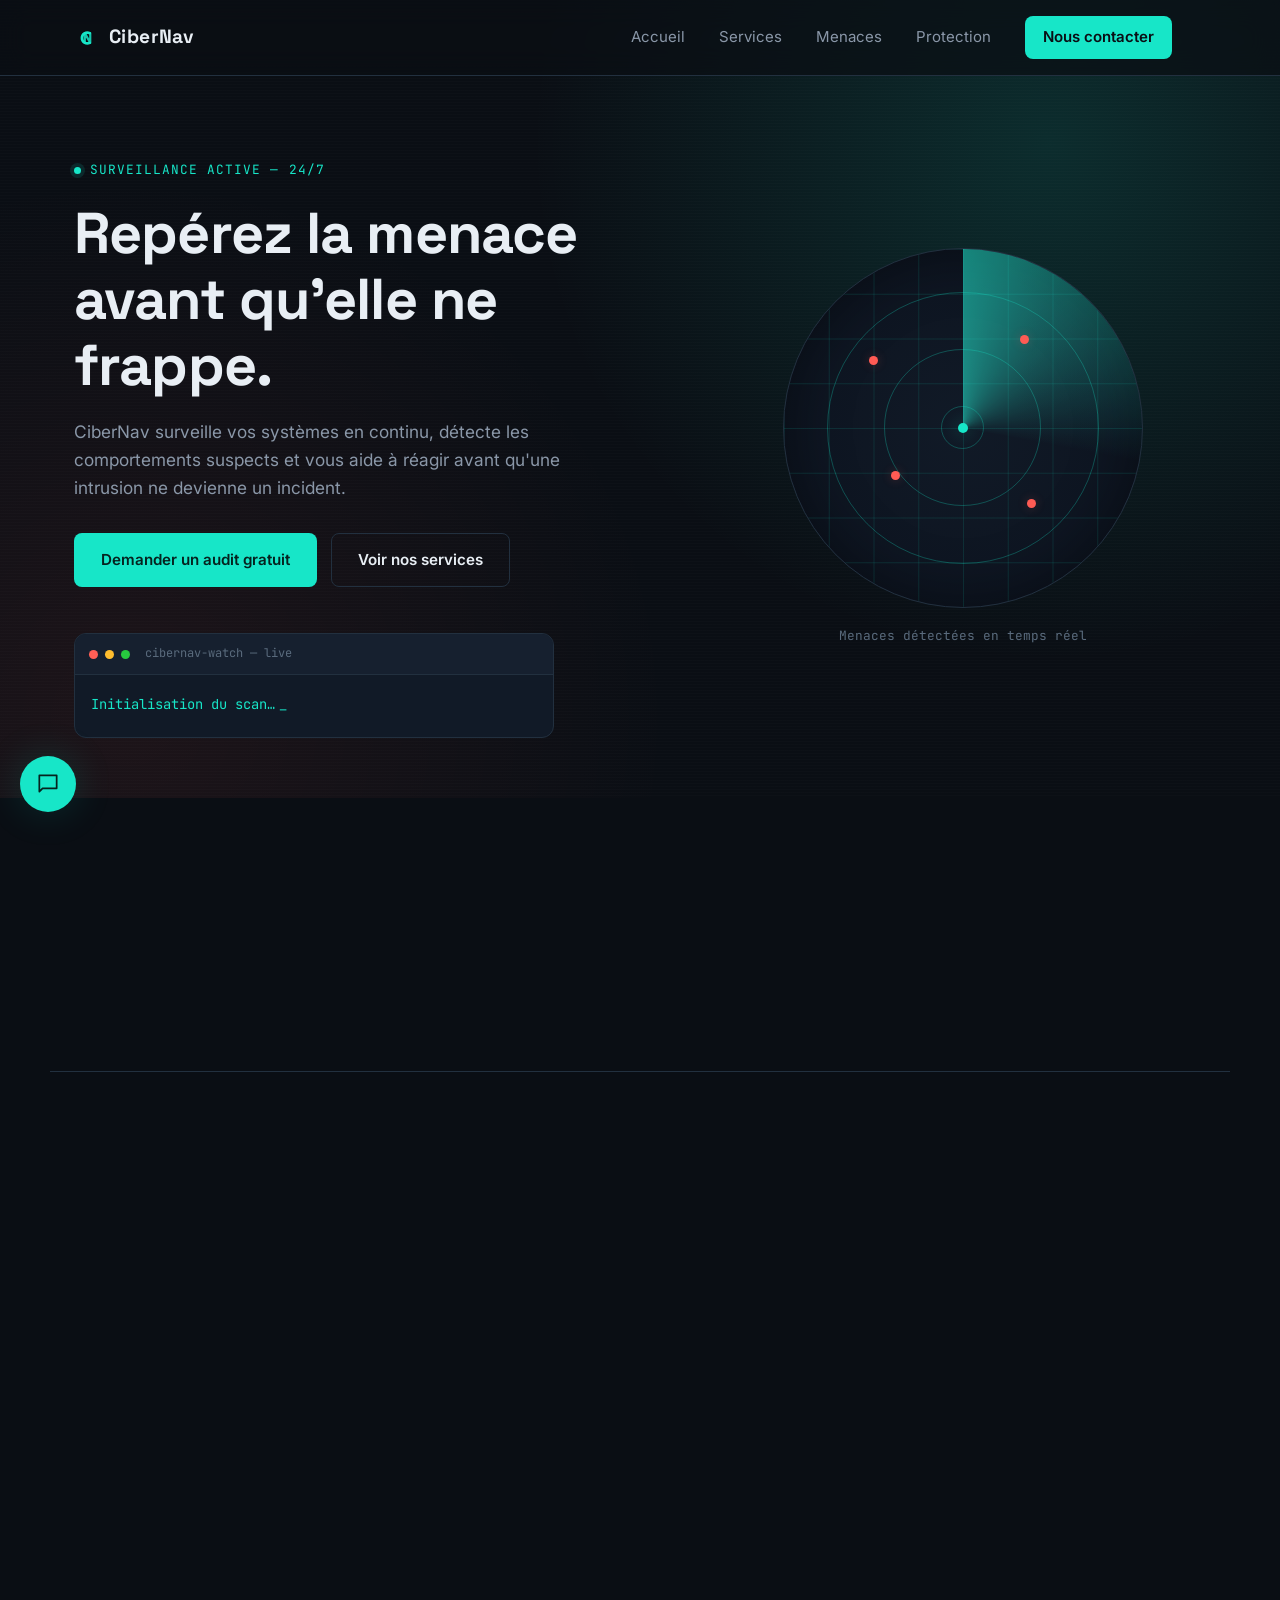
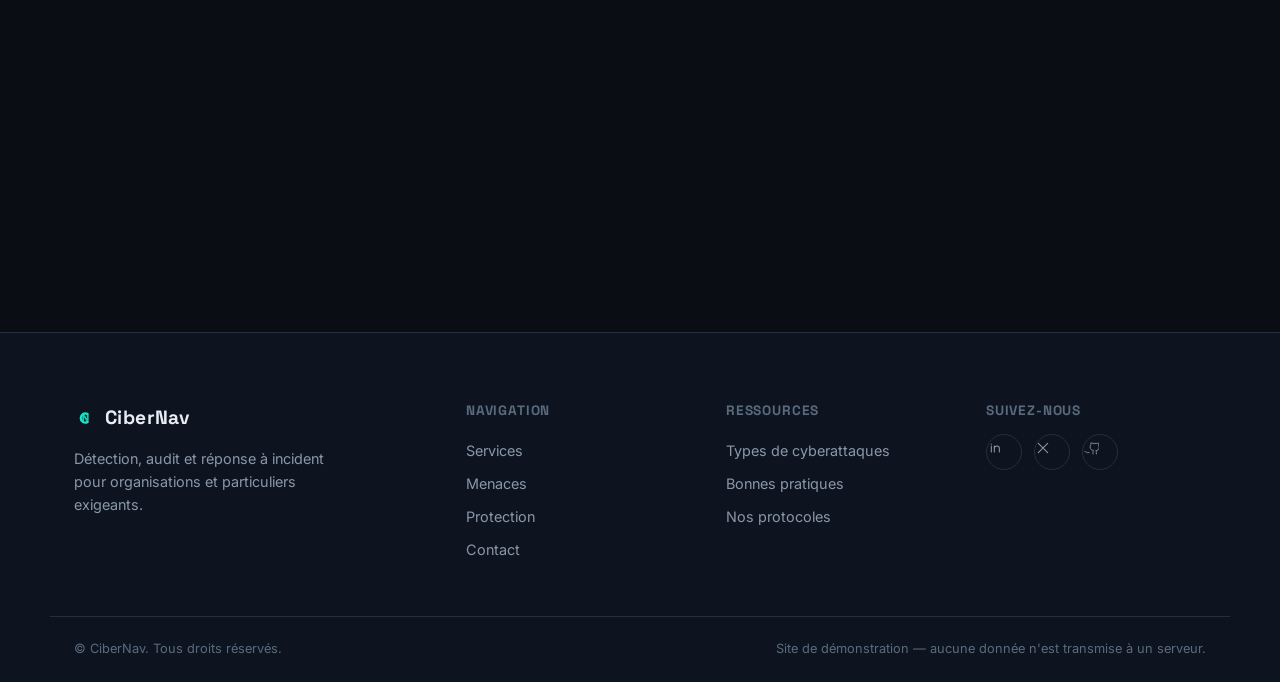
==== index.html @ 1f71ff84 "Add files via upload" ====
<!DOCTYPE html>
<html lang="fr">
<head>
  <meta charset="UTF-8">
  <meta name="viewport" content="width=device-width, initial-scale=1.0">
  <title>CiberNav — Cybersécurité &amp; détection de menaces</title>
  <meta name="description" content="CiberNav protège vos systèmes, vos comptes et vos données grâce à un monitoring continu, des audits de sécurité et une réponse rapide aux incidents.">

  <!-- Polices (Google Fonts - gratuit, compatible hébergement statique) -->
  <link rel="preconnect" href="https://fonts.googleapis.com">
  <link rel="preconnect" href="https://fonts.gstatic.com" crossorigin>
  <link href="https://fonts.googleapis.com/css2?family=Space+Grotesk:wght@400;500;600;700&family=Inter:wght@400;500;600;700&family=JetBrains+Mono:wght@400;500;600&display=swap" rel="stylesheet">

  <link rel="stylesheet" href="style.css?v=3">

  <!-- Favicon simple en SVG inline (aucun fichier externe requis) -->
  <link rel="icon" href="data:image/svg+xml,%3Csvg xmlns='http://www.w3.org/2000/svg' viewBox='0 0 24 24'%3E%3Crect width='24' height='24' rx='5' fill='%230a0e14'/%3E%3Cpath d='M14.5 7.5A5 5 0 1 0 14.5 16.5' stroke='%2317e6c8' stroke-width='2.5' stroke-linecap='round' fill='none'/%3E%3Cpath d='M10 16.5V7.5L15 16.5V7.5' stroke='%23e8eef4' stroke-width='2' stroke-linecap='round' stroke-linejoin='round' fill='none'/%3E%3C/svg%3E">
</head>
<body>


  <!-- ==================== NAVIGATION ==================== -->
  <header class="navbar" id="navbar">
    <div class="navbar__inner">
      <a href="#accueil" class="navbar__brand">
        <span class="navbar__brand-icon" aria-hidden="true">
          <svg width="26" height="26" viewBox="0 0 24 24" fill="none"><path d="M14.5 7.5A5 5 0 1 0 14.5 16.5" stroke="currentColor" stroke-width="2.5" stroke-linecap="round"/><path d="M10 16.5V7.5L15 16.5V7.5" stroke="currentColor" stroke-width="2" stroke-linecap="round" stroke-linejoin="round" opacity="0.85"/></svg>
        </span>
        CiberNav
      </a>

      <nav class="navbar__nav" id="primaryNav">
        <a href="#accueil" class="nav-link">Accueil</a>
        <a href="#services" class="nav-link">Services</a>
        <a href="#menaces" class="nav-link">Menaces</a>
        <a href="#protection" class="nav-link">Protection</a>
        <a href="#contact" class="nav-link nav-link--cta">Nous contacter</a>
        <div id="googleSignInContainer" class="google-signin"></div>
        <div id="userProfile" class="user-profile" style="display:none;"></div>
      </nav>

      <button class="navbar__toggle" id="navToggle" aria-label="Ouvrir le menu" aria-expanded="false" aria-controls="primaryNav">
        <span></span><span></span><span></span>
      </button>
    </div>
  </header>

  <main>
    <!-- ==================== HERO ==================== -->
    <section class="hero" id="accueil">
      <div class="hero__scanlines" aria-hidden="true"></div>

      <div class="hero__inner container">
        <div class="hero__text">
          <p class="eyebrow"><span class="eyebrow__dot" aria-hidden="true"></span>Surveillance active — 24/7</p>
          <h1 class="hero__title">
            Repérez la menace<br> avant qu'elle ne frappe.
          </h1>
          <p class="hero__subtitle">
            CiberNav surveille vos systèmes en continu, détecte les comportements suspects et vous aide à réagir avant qu'une intrusion ne devienne un incident.
          </p>
          <div class="hero__actions">
            <a href="#contact" class="btn btn--primary">Demander un audit gratuit</a>
            <a href="#services" class="btn btn--ghost">Voir nos services</a>
          </div>

          <div class="hero__terminal" aria-hidden="true">
            <div class="terminal__bar">
              <span class="terminal__dot terminal__dot--r"></span>
              <span class="terminal__dot terminal__dot--y"></span>
              <span class="terminal__dot terminal__dot--g"></span>
              <span class="terminal__label">cibernav-watch — live</span>
            </div>
            <div class="terminal__body">
              <p class="terminal__line" id="terminalLine">Initialisation du scan…</p>
              <p class="terminal__cursor">_</p>
            </div>
          </div>
        </div>

        <!-- Élément signature : radar de détection de menaces -->
        <div class="hero__radar" aria-hidden="true">
          <div class="radar">
            <div class="radar__grid"></div>
            <div class="radar__sweep"></div>
            <div class="radar__ring radar__ring--1"></div>
            <div class="radar__ring radar__ring--2"></div>
            <div class="radar__ring radar__ring--3"></div>
            <span class="radar__blip radar__blip--1" data-tag="phishing"></span>
            <span class="radar__blip radar__blip--2" data-tag="malware"></span>
            <span class="radar__blip radar__blip--3" data-tag="ddos"></span>
            <span class="radar__blip radar__blip--4" data-tag="ransomware"></span>
            <div class="radar__core"></div>
          </div>
          <p class="radar__caption">Menaces détectées en temps réel</p>
        </div>
      </div>
    </section>

    <!-- ==================== STATS ==================== -->
    <section class="stats container" aria-label="Chiffres clés">
      <div class="stats__item reveal">
        <span class="stats__number" data-count="240">0</span><span class="stats__suffix">+</span>
        <span class="stats__label">audits menés</span>
      </div>
      <div class="stats__item reveal">
        <span class="stats__number" data-count="24">0</span><span class="stats__suffix">/7</span>
        <span class="stats__label">supervision continue</span>
      </div>
      <div class="stats__item reveal">
        <span class="stats__number" data-count="98">0</span><span class="stats__suffix">%</span>
        <span class="stats__label">incidents contenus &lt; 1h</span>
      </div>
      <div class="stats__item reveal">
        <span class="stats__number" data-count="120">0</span><span class="stats__suffix">+</span>
        <span class="stats__label">clients protégés</span>
      </div>
    </section>

    <!-- ==================== SERVICES ==================== -->
    <section class="section" id="services">
      <div class="container">
        <p class="eyebrow reveal"><span class="eyebrow__dot" aria-hidden="true"></span>Nos services</p>
        <h2 class="section__title reveal">Une protection construite par couches</h2>
        <p class="section__intro reveal">Chaque service porte un code, comme un protocole d'intervention : identifiez rapidement celui dont vous avez besoin.</p>

        <div class="grid grid--services">

          <article class="card reveal">
            <span class="card__code">SEC-01</span>
            <span class="card__icon" aria-hidden="true">
              <svg viewBox="0 0 24 24" fill="none"><path d="M11 4h2l1 2 2.2-.6 1.4 1.4-.6 2.2 2 1v2l-2 1 .6 2.2-1.4 1.4-2.2-.6-1 2h-2l-1-2-2.2.6-1.4-1.4.6-2.2-2-1v-2l2-1-.6-2.2 1.4-1.4 2.2.6 1-2Z" stroke="currentColor" stroke-width="1.4" stroke-linejoin="round"/><circle cx="12" cy="12" r="2.6" stroke="currentColor" stroke-width="1.4"/></svg>
            </span>
            <h3 class="card__title">Audit de sécurité</h3>
            <p class="card__text">Analyse complète de votre infrastructure : configuration, accès, failles connues et surface d'attaque exposée.</p>
          </article>

          <article class="card reveal">
            <span class="card__code">SEC-02</span>
            <span class="card__icon" aria-hidden="true">
              <svg viewBox="0 0 24 24" fill="none"><path d="M4 12h4l2-6 4 12 2-6h4" stroke="currentColor" stroke-width="1.6" stroke-linecap="round" stroke-linejoin="round"/></svg>
            </span>
            <h3 class="card__title">Test d'intrusion (Pentest)</h3>
            <p class="card__text">Nos experts simulent de vraies attaques pour révéler les vulnérabilités avant qu'un attaquant ne les exploite.</p>
          </article>

          <article class="card reveal">
            <span class="card__code">SEC-03</span>
            <span class="card__icon" aria-hidden="true">
              <svg viewBox="0 0 24 24" fill="none"><circle cx="12" cy="12" r="8.5" stroke="currentColor" stroke-width="1.6"/><path d="M12 7v5l3.2 2" stroke="currentColor" stroke-width="1.6" stroke-linecap="round"/></svg>
            </span>
            <h3 class="card__title">Supervision SOC 24/7</h3>
            <p class="card__text">Un centre d'opérations surveille vos systèmes en continu et déclenche une alerte dès qu'un signal suspect apparaît.</p>
          </article>

          <article class="card reveal">
            <span class="card__code">SEC-04</span>
            <span class="card__icon" aria-hidden="true">
              <svg viewBox="0 0 24 24" fill="none"><path d="M4 6h16M4 12h16M4 18h10" stroke="currentColor" stroke-width="1.6" stroke-linecap="round"/></svg>
            </span>
            <h3 class="card__title">Réponse à incident</h3>
            <p class="card__text">Confinement, éradication et restauration rapide de vos services en cas de compromission avérée.</p>
          </article>

          <article class="card reveal">
            <span class="card__code">SEC-05</span>
            <span class="card__icon" aria-hidden="true">
              <svg viewBox="0 0 24 24" fill="none"><path d="M12 3 4 6v6c0 4.5 3.4 8 8 9 4.6-1 8-4.5 8-9V6l-8-3Z" stroke="currentColor" stroke-width="1.6" stroke-linejoin="round"/></svg>
            </span>
            <h3 class="card__title">Conformité &amp; normes</h3>
            <p class="card__text">Accompagnement RGPD, ISO 27001 et NIS2 pour aligner votre organisation sur les exigences réglementaires.</p>
          </article>

          <article class="card reveal">
            <span class="card__code">SEC-06</span>
            <span class="card__icon" aria-hidden="true">
              <svg viewBox="0 0 24 24" fill="none"><path d="M12 14c3 0 5-2 5-5s-2-5-5-5-5 2-5 5 2 5 5 5Z" stroke="currentColor" stroke-width="1.6"/><path d="M5 21c0-3.3 3.1-6 7-6s7 2.7 7 6" stroke="currentColor" stroke-width="1.6" stroke-linecap="round"/></svg>
            </span>
            <h3 class="card__title">Formation &amp; sensibilisation</h3>
            <p class="card__text">Vos équipes apprennent à reconnaître le phishing et les tentatives d'ingénierie sociale au quotidien.</p>
          </article>

        </div>
      </div>
    </section>

    <!-- ==================== TYPES D'ATTAQUES ==================== -->
    <section class="section section--alt" id="menaces">
      <div class="container">
        <p class="eyebrow reveal"><span class="eyebrow__dot eyebrow__dot--alert" aria-hidden="true"></span>Panorama des risques</p>
        <h2 class="section__title reveal">Connaître la menace, c'est déjà s'en défendre</h2>
        <p class="section__intro reveal">Les attaques les plus fréquentes contre les particuliers et les entreprises, classées par niveau de risque courant.</p>

        <div class="grid grid--threats">

          <article class="threat reveal" data-level="Élevé">
            <div class="threat__head">
              <h3 class="threat__title">Phishing</h3>
              <span class="threat__level threat__level--high">Risque élevé</span>
            </div>
            <p class="threat__text">Des messages imitant une banque, un service ou un collègue poussent la victime à cliquer sur un lien piégé ou à révéler ses identifiants.</p>
            <p class="threat__signal"><strong>Signal d'alerte :</strong> urgence artificielle, expéditeur légèrement modifié, lien raccourci.</p>
          </article>

          <article class="threat reveal" data-level="Critique">
            <div class="threat__head">
              <h3 class="threat__title">Ransomware</h3>
              <span class="threat__level threat__level--critical">Risque critique</span>
            </div>
            <p class="threat__text">Un logiciel malveillant chiffre vos fichiers et exige une rançon pour en restituer l'accès, souvent après une infiltration silencieuse.</p>
            <p class="threat__signal"><strong>Signal d'alerte :</strong> lenteur soudaine, fichiers renommés, extension inconnue.</p>
          </article>

          <article class="threat reveal" data-level="Élevé">
            <div class="threat__head">
              <h3 class="threat__title">Malware</h3>
              <span class="threat__level threat__level--high">Risque élevé</span>
            </div>
            <p class="threat__text">Terme générique pour tout logiciel conçu pour endommager, espionner ou prendre le contrôle d'un appareil : virus, chevaux de Troie, spywares.</p>
            <p class="threat__signal"><strong>Signal d'alerte :</strong> pièces jointes inattendues, logiciels installés sans autorisation.</p>
          </article>

          <article class="threat reveal" data-level="Moyen">
            <div class="threat__head">
              <h3 class="threat__title">Attaque DDoS</h3>
              <span class="threat__level threat__level--medium">Risque moyen</span>
            </div>
            <p class="threat__text">Un flot massif de requêtes sature un service en ligne jusqu'à le rendre inaccessible pour les utilisateurs légitimes.</p>
            <p class="threat__signal"><strong>Signal d'alerte :</strong> ralentissement brutal du trafic, pics inhabituels de connexions.</p>
          </article>

          <article class="threat reveal" data-level="Élevé">
            <div class="threat__head">
              <h3 class="threat__title">Ingénierie sociale</h3>
              <span class="threat__level threat__level--high">Risque élevé</span>
            </div>
            <p class="threat__text">L'attaquant manipule une personne — plutôt qu'un système — pour obtenir un accès, une information ou un virement.</p>
            <p class="threat__signal"><strong>Signal d'alerte :</strong> demande inhabituelle, pression hiérarchique simulée, contact imprévu.</p>
          </article>

          <article class="threat reveal" data-level="Moyen">
            <div class="threat__head">
              <h3 class="threat__title">Force brute</h3>
              <span class="threat__level threat__level--medium">Risque moyen</span>
            </div>
            <p class="threat__text">Des milliers de combinaisons de mots de passe sont testées automatiquement jusqu'à trouver la bonne.</p>
            <p class="threat__signal"><strong>Signal d'alerte :</strong> alertes de connexions multiples échouées, tentatives depuis des lieux inconnus.</p>
          </article>

        </div>
      </div>
    </section>

    <!-- ==================== CONSEILS DE PROTECTION ==================== -->
    <section class="section" id="protection">
      <div class="container">
        <div class="protection__layout">

          <div class="protection__text">
            <p class="eyebrow reveal"><span class="eyebrow__dot" aria-hidden="true"></span>Bonnes pratiques</p>
            <h2 class="section__title reveal">Réduisez votre exposition dès aujourd'hui</h2>
            <p class="section__intro reveal">La majorité des incidents exploitent une négligence simple à corriger. Voici les réflexes qui font la différence.</p>
            <a href="#contact" class="btn btn--primary reveal">Obtenir un plan personnalisé</a>
          </div>

          <ul class="checklist">
            <li class="checklist__item reveal">
              <span class="checklist__icon" aria-hidden="true">✓</span>
              <div>
                <h3 class="checklist__title">Activez la double authentification (MFA)</h3>
                <p class="checklist__text">Même si un mot de passe est volé, un second facteur bloque l'accès au compte.</p>
              </div>
            </li>
            <li class="checklist__item reveal">
              <span class="checklist__icon" aria-hidden="true">✓</span>
              <div>
                <h3 class="checklist__title">Utilisez un gestionnaire de mots de passe</h3>
                <p class="checklist__text">Un mot de passe unique et complexe par service, sans avoir à tous les mémoriser.</p>
              </div>
            </li>
            <li class="checklist__item reveal">
              <span class="checklist__icon" aria-hidden="true">✓</span>
              <div>
                <h3 class="checklist__title">Maintenez vos systèmes à jour</h3>
                <p class="checklist__text">Les mises à jour corrigent des failles activement exploitées par les attaquants.</p>
              </div>
            </li>
            <li class="checklist__item reveal">
              <span class="checklist__icon" aria-hidden="true">✓</span>
              <div>
                <h3 class="checklist__title">Sauvegardez vos données régulièrement</h3>
                <p class="checklist__text">Une copie récente et hors ligne limite considérablement l'impact d'un ransomware.</p>
              </div>
            </li>
            <li class="checklist__item reveal">
              <span class="checklist__icon" aria-hidden="true">✓</span>
              <div>
                <h3 class="checklist__title">Vérifiez avant de cliquer</h3>
                <p class="checklist__text">Survolez les liens, contrôlez l'expéditeur et méfiez-vous de toute urgence artificielle.</p>
              </div>
            </li>
            <li class="checklist__item reveal">
              <span class="checklist__icon" aria-hidden="true">✓</span>
              <div>
                <h3 class="checklist__title">Segmentez vos accès</h3>
                <p class="checklist__text">N'accordez que les droits nécessaires : un compte compromis doit avoir un impact limité.</p>
              </div>
            </li>
          </ul>

        </div>
      </div>
    </section>

    <!-- ==================== CONTACT ==================== -->
    <section class="section section--contact" id="contact">
      <div class="container">
        <p class="eyebrow reveal"><span class="eyebrow__dot" aria-hidden="true"></span>Contact</p>
        <h2 class="section__title reveal">Parlons de votre sécurité</h2>
        <p class="section__intro reveal">Décrivez votre besoin : un membre de l'équipe CiberNav vous répond sous 24h ouvrées.</p>

        <div class="contact__layout">
          <form class="contact__form reveal" id="contactForm" novalidate>
            <div class="form__row">
              <div class="form__group">
                <label for="name">Nom complet</label>
                <input type="text" id="name" name="name" placeholder="Jean Dupont" required>
                <span class="form__error" data-error-for="name"></span>
              </div>
              <div class="form__group">
                <label for="email">Adresse e-mail</label>
                <input type="email" id="email" name="email" placeholder="jean.dupont@entreprise.com" required>
                <span class="form__error" data-error-for="email"></span>
              </div>
            </div>

            <div class="form__group">
              <label for="subject">Sujet</label>
              <select id="subject" name="subject" required>
                <option value="">Choisissez un sujet</option>
                <option value="audit">Demande d'audit de sécurité</option>
                <option value="incident">Incident en cours</option>
                <option value="pentest">Test d'intrusion</option>
                <option value="formation">Formation des équipes</option>
                <option value="autre">Autre demande</option>
              </select>
              <span class="form__error" data-error-for="subject"></span>
            </div>

            <div class="form__group">
              <label for="message">Message</label>
              <textarea id="message" name="message" rows="5" placeholder="Décrivez votre contexte et votre besoin…" required></textarea>
              <span class="form__error" data-error-for="message"></span>
            </div>

            <button type="submit" class="btn btn--primary btn--full">Envoyer le message</button>

            <p class="form__status" id="formStatus" role="status" aria-live="polite"></p>
          </form>

          <aside class="contact__info reveal">
            <div class="info__card">
              <h3>Urgence sécurité</h3>
              <p>Une intrusion en cours ? Écrivez-nous directement sur WhatsApp.</p>
              <a class="info__value info__link" href="https://wa.me/50943415419" target="_blank" rel="noopener">
                <svg class="info__icon" viewBox="0 0 24 24" fill="currentColor" aria-hidden="true"><path d="M12.04 2C6.58 2 2.13 6.45 2.13 11.91c0 1.77.46 3.45 1.28 4.9L2 22l5.35-1.4a9.9 9.9 0 0 0 4.69 1.19h.01c5.46 0 9.9-4.45 9.9-9.9C21.96 6.45 17.5 2 12.04 2Zm0 18.1h-.01a8.2 8.2 0 0 1-4.19-1.15l-.3-.18-3.17.83.85-3.1-.2-.32a8.2 8.2 0 0 1-1.26-4.37c0-4.55 3.7-8.24 8.28-8.24 2.21 0 4.28.86 5.84 2.42a8.19 8.19 0 0 1 2.42 5.83c0 4.55-3.7 8.24-8.26 8.24Zm4.53-6.17c-.25-.12-1.47-.72-1.7-.8-.23-.09-.4-.12-.56.12-.17.25-.65.8-.8.96-.15.17-.29.19-.55.06-.25-.12-1.06-.39-2.02-1.24-.75-.66-1.25-1.48-1.4-1.73-.15-.25-.02-.38.11-.51.11-.11.25-.29.37-.43.12-.15.16-.25.25-.42.08-.17.04-.31-.02-.43-.06-.12-.56-1.34-.76-1.84-.2-.48-.4-.42-.56-.42-.14 0-.31-.01-.47-.01a.9.9 0 0 0-.65.3c-.23.25-.86.84-.86 2.04 0 1.2.88 2.36 1 2.52.12.17 1.74 2.65 4.22 3.71.59.25 1.05.4 1.41.52.59.19 1.13.16 1.56.1.48-.07 1.47-.6 1.67-1.18.21-.58.21-1.07.15-1.18-.06-.1-.23-.16-.48-.28Z"/></svg>
                +509 43 41 54 19
              </a>
            </div>
            <div class="info__card">
              <h3>Écrivez-nous</h3>
              <a class="info__value info__link" href="mailto:woodrayvivil@gmail.com">woodrayvivil@gmail.com</a>
            </div>
          </aside>
        </div>
      </div>
    </section>
  </main>

  <!-- ==================== FOOTER ==================== -->
  <footer class="footer">
    <div class="container footer__grid">
      <div class="footer__brand">
        <a href="#accueil" class="navbar__brand">
          <span class="navbar__brand-icon" aria-hidden="true">
            <svg width="22" height="22" viewBox="0 0 24 24" fill="none"><path d="M14.5 7.5A5 5 0 1 0 14.5 16.5" stroke="currentColor" stroke-width="2.5" stroke-linecap="round"/><path d="M10 16.5V7.5L15 16.5V7.5" stroke="currentColor" stroke-width="2" stroke-linecap="round" stroke-linejoin="round" opacity="0.85"/></svg>
          </span>
          CiberNav
        </a>
        <p class="footer__tagline">Détection, audit et réponse à incident pour organisations et particuliers exigeants.</p>
      </div>

      <div class="footer__col">
        <h4>Navigation</h4>
        <a href="#services">Services</a>
        <a href="#menaces">Menaces</a>
        <a href="#protection">Protection</a>
        <a href="#contact">Contact</a>
      </div>

      <div class="footer__col">
        <h4>Ressources</h4>
        <a href="#menaces">Types de cyberattaques</a>
        <a href="#protection">Bonnes pratiques</a>
        <a href="#services">Nos protocoles</a>
      </div>

      <div class="footer__col">
        <h4>Suivez-nous</h4>
        <div class="footer__socials">
          <a href="#" aria-label="LinkedIn" class="social-icon">
            <svg viewBox="0 0 24 24" fill="none"><path d="M6.5 9v9M6.5 6.2v.1M11 9v9M11 13c0-2.2 1.6-4 4-4s3.5 1.5 3.5 4v5" stroke="currentColor" stroke-width="1.6" stroke-linecap="round"/></svg>
          </a>
          <a href="#" aria-label="X (Twitter)" class="social-icon">
            <svg viewBox="0 0 24 24" fill="none"><path d="m5 5 14 14M19 5 5 19" stroke="currentColor" stroke-width="1.6" stroke-linecap="round"/></svg>
          </a>
          <a href="#" aria-label="GitHub" class="social-icon">
            <svg viewBox="0 0 24 24" fill="none"><path d="M9 19c-4 1.2-4-2-6-2m12 4v-3.4c0-1 .3-1.6.7-2-2.4-.3-5-1.2-5-5.4 0-1.2.4-2.2 1.1-3-.1-.3-.5-1.5.1-3 0 0 1-.3 3.2 1.1a11 11 0 0 1 5.8 0C22.1 4.3 23 4.6 23 4.6c.6 1.5.2 2.7.1 3 .7.8 1.1 1.8 1.1 3 0 4.2-2.6 5.1-5 5.4.4.4.8 1.1.8 2.2V21" stroke="currentColor" stroke-width="1.3" stroke-linecap="round" stroke-linejoin="round"/></svg>
          </a>
        </div>
      </div>
    </div>

    <div class="footer__bottom container">
      <p>© <span id="year"></span> CiberNav. Tous droits réservés.</p>
      <p>Site de démonstration — aucune donnée n'est transmise à un serveur.</p>
    </div>
  </footer>

  <button class="scroll-top" id="scrollTop" aria-label="Retour en haut de page">↑</button>

  <!-- ==================== ASSISTANT CIBERNAV ==================== -->
  <div class="chatbot" id="chatbot">
    <div class="chatbot__window" id="chatbotWindow" role="dialog" aria-label="Assistant CiberNav" aria-hidden="true">
      <div class="chatbot__header">
        <div>
          <p class="chatbot__title">Assistant CiberNav</p>
          <p class="chatbot__status"><span class="eyebrow__dot" aria-hidden="true"></span>En ligne</p>
        </div>
        <button class="chatbot__close" id="chatbotClose" onclick="document.getElementById('chatbotWindow').classList.remove('is-open')" aria-label="Fermer l'assistant">✕</button>
      </div>
      <div class="chatbot__messages" id="chatbotMessages"></div>
      <form class="chatbot__form" id="chatbotForm">
        <input type="text" id="chatbotInput" placeholder="Posez votre question…" autocomplete="off" aria-label="Votre question">
        <button type="submit" aria-label="Envoyer">➤</button>
      </form>
    </div>
    <button class="chatbot__toggle" id="chatbotToggle" onclick="document.getElementById('chatbotWindow').classList.toggle('is-open')" aria-label="Ouvrir l'assistant CiberNav">
      <svg viewBox="0 0 24 24" fill="none" width="26" height="26"><path d="M4 4h16v12H7l-3 3V4Z" stroke="currentColor" stroke-width="1.6" stroke-linejoin="round"/></svg>
    </button>
  </div>

  <script src="script.js?v=3"></script>
  <script src="https://accounts.google.com/gsi/client" async defer onload="initGoogleSignIn()"></script>
</body>
</html>
---- style.css ----
/* ============================================================
   SENTRA — Feuille de style
   Sommaire :
   1. Design tokens (couleurs, typographie, espacements)
   2. Reset & base
   3. Utilitaires (container, boutons, eyebrow, grid)
   4. Navigation
   5. Hero + radar (élément signature) + terminal
   6. Stats
   7. Services (cards)
   8. Menaces (threat cards)
   9. Protection (checklist)
   10. Contact (formulaire)
   11. Footer
   12. Animations au scroll (reveal)
   13. Responsive
   ============================================================ */

/* ---------- 1. Design tokens ---------- */
:root {
  /* Couleurs de base */
  --bg: #0a0e14;
  --bg-alt: #0d1420;
  --surface: #111a27;
  --surface-2: #16202f;
  --border: #22303f;

  /* Accents */
  --accent: #17e6c8;        /* cyan signal — détection / sécurité */
  --accent-dim: #0e9c88;
  --accent-soft: rgba(23, 230, 200, 0.12);
  --alert: #ff5b54;         /* alerte / menace */
  --alert-soft: rgba(255, 91, 84, 0.12);
  --warn: #f5b642;

  /* Texte */
  --text: #e8eef4;
  --text-muted: #8a97a8;
  --text-faint: #5a6b7d;

  /* Typographie */
  --font-display: 'Space Grotesk', 'Segoe UI', sans-serif;
  --font-body: 'Inter', 'Segoe UI', sans-serif;
  --font-mono: 'JetBrains Mono', 'Courier New', monospace;

  /* Échelle & rythme */
  --radius: 12px;
  --radius-sm: 8px;
  --container: 1180px;
  --nav-height: 76px;

  /* Ombres */
  --shadow-glow: 0 0 40px rgba(23, 230, 200, 0.15);
}

/* ---------- 2. Reset & base ---------- */
* , *::before, *::after { box-sizing: border-box; }

html {
  scroll-behavior: smooth;
  scroll-padding-top: var(--nav-height);
}

@media (prefers-reduced-motion: reduce) {
  html { scroll-behavior: auto; }
  * , *::before, *::after {
    animation-duration: 0.001ms !important;
    animation-iteration-count: 1 !important;
    transition-duration: 0.001ms !important;
  }
}

body {
  margin: 0;
  background: var(--bg);
  color: var(--text);
  font-family: var(--font-body);
  line-height: 1.6;
  -webkit-font-smoothing: antialiased;
}

h1, h2, h3, h4 {
  font-family: var(--font-display);
  color: var(--text);
  line-height: 1.15;
  margin: 0;
}

p { margin: 0; }
a { color: inherit; text-decoration: none; }
ul { list-style: none; margin: 0; padding: 0; }
img, svg { display: block; max-width: 100%; }
button { font-family: inherit; cursor: pointer; }

/* Focus visible clavier — accessibilité */
a:focus-visible,
button:focus-visible,
input:focus-visible,
textarea:focus-visible,
select:focus-visible {
  outline: 2px solid var(--accent);
  outline-offset: 3px;
  border-radius: 4px;
}

/* ---------- 3. Utilitaires ---------- */
.container {
  max-width: var(--container);
  margin: 0 auto;
  padding: 0 24px;
}

.section {
  padding: 110px 0;
}

.section--alt { background: var(--bg-alt); }

.section__title {
  font-size: clamp(1.9rem, 3.4vw, 2.7rem);
  max-width: 640px;
  margin-top: 14px;
  letter-spacing: -0.01em;
}

.section__intro {
  color: var(--text-muted);
  max-width: 560px;
  margin-top: 18px;
  font-size: 1.05rem;
}

.eyebrow {
  display: inline-flex;
  align-items: center;
  gap: 9px;
  font-family: var(--font-mono);
  font-size: 0.8rem;
  letter-spacing: 0.08em;
  text-transform: uppercase;
  color: var(--accent);
}

.eyebrow__dot {
  width: 7px;
  height: 7px;
  border-radius: 50%;
  background: var(--accent);
  box-shadow: 0 0 0 4px var(--accent-soft);
  animation: pulse-dot 2.2s ease-in-out infinite;
}

.eyebrow__dot--alert {
  background: var(--alert);
  box-shadow: 0 0 0 4px var(--alert-soft);
}

@keyframes pulse-dot {
  0%, 100% { opacity: 1; }
  50% { opacity: 0.4; }
}

.grid { display: grid; gap: 26px; }

.grid--services { grid-template-columns: repeat(3, 1fr); margin-top: 56px; }
.grid--threats { grid-template-columns: repeat(3, 1fr); margin-top: 56px; }

/* Boutons */
.btn {
  display: inline-flex;
  align-items: center;
  justify-content: center;
  gap: 8px;
  padding: 14px 26px;
  border-radius: var(--radius-sm);
  font-weight: 600;
  font-size: 0.95rem;
  border: 1px solid transparent;
  transition: transform 0.2s ease, box-shadow 0.2s ease, background 0.2s ease, border-color 0.2s ease;
}

.btn--primary {
  background: var(--accent);
  color: #06231f;
}

.btn--primary:hover {
  transform: translateY(-2px);
  box-shadow: var(--shadow-glow);
}

.btn--ghost {
  background: transparent;
  border-color: var(--border);
  color: var(--text);
}

.btn--ghost:hover {
  border-color: var(--accent);
  color: var(--accent);
}

.btn--full { width: 100%; margin-top: 6px; }

/* ---------- 4. Navigation ---------- */
.navbar {
  position: fixed;
  top: 0;
  left: 0;
  right: 0;
  height: var(--nav-height);
  z-index: 1000;
  background: rgba(10, 14, 20, 0.72);
  backdrop-filter: blur(14px);
  -webkit-backdrop-filter: blur(14px);
  border-bottom: 1px solid var(--border);
}

.navbar__inner {
  max-width: var(--container);
  margin: 0 auto;
  padding: 0 24px;
  height: 100%;
  display: flex;
  align-items: center;
  justify-content: space-between;
}

.navbar__brand {
  display: flex;
  align-items: center;
  gap: 9px;
  font-family: var(--font-display);
  font-weight: 700;
  font-size: 1.2rem;
  letter-spacing: 0.02em;
}

.navbar__brand-icon { color: var(--accent); display: flex; }

.navbar__nav {
  display: flex;
  align-items: center;
  gap: 34px;
}

.nav-link {
  font-size: 0.94rem;
  color: var(--text-muted);
  position: relative;
  transition: color 0.2s ease;
}

.nav-link::after {
  content: '';
  position: absolute;
  left: 0;
  bottom: -6px;
  width: 0;
  height: 1.5px;
  background: var(--accent);
  transition: width 0.25s ease;
}

.nav-link:hover { color: var(--text); }
.nav-link:hover::after { width: 100%; }

.nav-link--cta {
  color: var(--bg);
  background: var(--accent);
  padding: 9px 18px;
  border-radius: 8px;
  font-weight: 600;
}
.nav-link--cta::after { display: none; }
.nav-link--cta:hover { color: var(--bg); filter: brightness(1.1); }

.navbar__toggle {
  display: none;
  flex-direction: column;
  justify-content: center;
  gap: 5px;
  width: 34px;
  height: 34px;
  background: transparent;
  border: none;
  padding: 0;
}

.navbar__toggle span {
  display: block;
  height: 2px;
  width: 100%;
  background: var(--text);
  border-radius: 2px;
  transition: transform 0.25s ease, opacity 0.25s ease;
}

.navbar__toggle[aria-expanded="true"] span:nth-child(1) { transform: translateY(7px) rotate(45deg); }
.navbar__toggle[aria-expanded="true"] span:nth-child(2) { opacity: 0; }
.navbar__toggle[aria-expanded="true"] span:nth-child(3) { transform: translateY(-7px) rotate(-45deg); }

/* ---------- 5. Hero ---------- */
.hero {
  position: relative;
  padding: calc(var(--nav-height) + 80px) 0 60px;
  overflow: hidden;
  background:
    radial-gradient(circle at 82% 18%, rgba(23, 230, 200, 0.14), transparent 42%),
    radial-gradient(circle at 10% 90%, rgba(255, 91, 84, 0.08), transparent 40%),
    var(--bg);
}

.hero__scanlines {
  position: absolute;
  inset: 0;
  pointer-events: none;
  background-image: repeating-linear-gradient(
    to bottom,
    rgba(255, 255, 255, 0.025) 0px,
    rgba(255, 255, 255, 0.025) 1px,
    transparent 1px,
    transparent 3px
  );
  opacity: 0.5;
}

.hero__inner {
  display: grid;
  grid-template-columns: 1.1fr 0.9fr;
  gap: 50px;
  align-items: center;
  position: relative;
}

.hero__title {
  font-size: clamp(2.3rem, 4.6vw, 3.6rem);
  letter-spacing: -0.015em;
  margin-top: 18px;
}

.hero__subtitle {
  color: var(--text-muted);
  font-size: 1.08rem;
  max-width: 520px;
  margin-top: 20px;
}

.hero__actions {
  display: flex;
  gap: 14px;
  margin-top: 32px;
  flex-wrap: wrap;
}

/* Terminal factice dans le hero */
.hero__terminal {
  margin-top: 46px;
  max-width: 480px;
  background: var(--surface);
  border: 1px solid var(--border);
  border-radius: var(--radius);
  overflow: hidden;
}

.terminal__bar {
  display: flex;
  align-items: center;
  gap: 7px;
  padding: 10px 14px;
  background: var(--surface-2);
  border-bottom: 1px solid var(--border);
}

.terminal__dot { width: 9px; height: 9px; border-radius: 50%; }
.terminal__dot--r { background: #ff5f56; }
.terminal__dot--y { background: #ffbd2e; }
.terminal__dot--g { background: #27c93f; }

.terminal__label {
  margin-left: 8px;
  font-family: var(--font-mono);
  font-size: 0.75rem;
  color: var(--text-faint);
}

.terminal__body {
  padding: 18px 16px;
  font-family: var(--font-mono);
  font-size: 0.86rem;
  min-height: 62px;
  display: flex;
  align-items: baseline;
  gap: 4px;
  color: var(--accent);
}

.terminal__line { color: var(--accent); white-space: pre-wrap; }

.terminal__cursor {
  animation: blink 1s step-end infinite;
  color: var(--accent);
}

@keyframes blink {
  0%, 100% { opacity: 1; }
  50% { opacity: 0; }
}

/* Radar — élément signature */
.hero__radar {
  display: flex;
  flex-direction: column;
  align-items: center;
  gap: 18px;
}

.radar {
  position: relative;
  width: min(360px, 80vw);
  aspect-ratio: 1;
  border-radius: 50%;
  background: radial-gradient(circle, var(--surface) 0%, var(--bg-alt) 78%);
  border: 1px solid var(--border);
  box-shadow: inset 0 0 60px rgba(0,0,0,0.4);
}

.radar__grid {
  position: absolute;
  inset: 0;
  border-radius: 50%;
  background-image:
    linear-gradient(rgba(23,230,200,0.12) 1px, transparent 1px),
    linear-gradient(90deg, rgba(23,230,200,0.12) 1px, transparent 1px);
  background-size: 12.5% 12.5%;
  mask-image: radial-gradient(circle, black 70%, transparent 100%);
}

.radar__ring {
  position: absolute;
  border: 1px solid rgba(23, 230, 200, 0.28);
  border-radius: 50%;
}
.radar__ring--1 { inset: 12%; }
.radar__ring--2 { inset: 28%; }
.radar__ring--3 { inset: 44%; }

.radar__sweep {
  position: absolute;
  inset: 0;
  border-radius: 50%;
  background: conic-gradient(from 0deg, rgba(23,230,200,0.55), transparent 28%);
  animation: sweep 4s linear infinite;
  mix-blend-mode: screen;
}

@keyframes sweep {
  to { transform: rotate(360deg); }
}

.radar__core {
  position: absolute;
  top: 50%; left: 50%;
  width: 10px; height: 10px;
  background: var(--accent);
  border-radius: 50%;
  transform: translate(-50%, -50%);
  box-shadow: 0 0 16px 4px var(--accent-soft);
}

.radar__blip {
  position: absolute;
  width: 9px;
  height: 9px;
  border-radius: 50%;
  background: var(--alert);
  box-shadow: 0 0 10px 2px var(--alert-soft);
  animation: blip-fade 3s ease-in-out infinite;
}

.radar__blip--1 { top: 24%; left: 66%; animation-delay: 0s; }
.radar__blip--2 { top: 62%; left: 30%; animation-delay: 0.9s; }
.radar__blip--3 { top: 70%; left: 68%; animation-delay: 1.8s; }
.radar__blip--4 { top: 30%; left: 24%; animation-delay: 2.6s; }

@keyframes blip-fade {
  0%, 100% { opacity: 0; transform: scale(0.6); }
  15%, 55% { opacity: 1; transform: scale(1); }
}

.radar__caption {
  font-family: var(--font-mono);
  font-size: 0.8rem;
  color: var(--text-faint);
}

/* ---------- 6. Stats ---------- */
.stats {
  display: grid;
  grid-template-columns: repeat(4, 1fr);
  gap: 20px;
  padding: 60px 24px;
  border-bottom: 1px solid var(--border);
}

.stats__item {
  text-align: center;
  display: flex;
  flex-direction: column;
  align-items: center;
}

.stats__number, .stats__suffix {
  font-family: var(--font-display);
  font-size: clamp(1.8rem, 3vw, 2.4rem);
  font-weight: 700;
  color: var(--accent);
  display: inline;
}

.stats__label {
  display: block;
  margin-top: 8px;
  color: var(--text-muted);
  font-size: 0.88rem;
}

/* ---------- 7. Services ---------- */
.card {
  position: relative;
  background: var(--surface);
  border: 1px solid var(--border);
  border-radius: var(--radius);
  padding: 30px 26px;
  transition: transform 0.25s ease, border-color 0.25s ease, box-shadow 0.25s ease;
}

.card:hover {
  transform: translateY(-4px);
  border-color: var(--accent-dim);
  box-shadow: var(--shadow-glow);
}

.card__code {
  font-family: var(--font-mono);
  font-size: 0.75rem;
  color: var(--text-faint);
  letter-spacing: 0.05em;
}

.card__icon {
  display: inline-flex;
  align-items: center;
  justify-content: center;
  width: 44px;
  height: 44px;
  border-radius: 10px;
  background: var(--accent-soft);
  color: var(--accent);
  margin: 16px 0 18px;
}

.card__icon svg { width: 22px; height: 22px; }

.card__title { font-size: 1.15rem; margin-bottom: 10px; }
.card__text { color: var(--text-muted); font-size: 0.94rem; }

/* ---------- 8. Menaces ---------- */
.threat {
  background: var(--surface);
  border: 1px solid var(--border);
  border-left: 3px solid var(--alert);
  border-radius: var(--radius);
  padding: 26px 26px 28px;
  transition: transform 0.25s ease, box-shadow 0.25s ease;
}

.threat:hover {
  transform: translateY(-4px);
  box-shadow: 0 0 34px rgba(255, 91, 84, 0.12);
}

.threat__head {
  display: flex;
  align-items: center;
  justify-content: space-between;
  gap: 10px;
  flex-wrap: wrap;
}

.threat__title { font-size: 1.1rem; }

.threat__level {
  font-family: var(--font-mono);
  font-size: 0.72rem;
  padding: 4px 10px;
  border-radius: 20px;
  white-space: nowrap;
  letter-spacing: 0.02em;
}

.threat__level--critical { background: var(--alert-soft); color: var(--alert); }
.threat__level--high { background: rgba(245, 182, 66, 0.14); color: var(--warn); }
.threat__level--medium { background: var(--accent-soft); color: var(--accent); }

.threat__text {
  color: var(--text-muted);
  font-size: 0.94rem;
  margin-top: 14px;
}

.threat__signal {
  margin-top: 14px;
  padding-top: 14px;
  border-top: 1px dashed var(--border);
  font-size: 0.85rem;
  color: var(--text-faint);
}

.threat__signal strong { color: var(--text-muted); }

/* ---------- 9. Protection ---------- */
.protection__layout {
  display: grid;
  grid-template-columns: 0.85fr 1.15fr;
  gap: 60px;
  align-items: start;
}

.protection__text .btn { margin-top: 30px; }

.checklist {
  display: flex;
  flex-direction: column;
  gap: 22px;
}

.checklist__item {
  display: flex;
  gap: 16px;
  align-items: flex-start;
  padding: 18px;
  border: 1px solid var(--border);
  border-radius: var(--radius);
  background: var(--surface);
}

.checklist__icon {
  flex-shrink: 0;
  width: 30px;
  height: 30px;
  border-radius: 50%;
  background: var(--accent-soft);
  color: var(--accent);
  display: flex;
  align-items: center;
  justify-content: center;
  font-weight: 700;
  font-size: 0.9rem;
}

.checklist__title { font-size: 1rem; margin-bottom: 6px; }
.checklist__text { color: var(--text-muted); font-size: 0.92rem; }

/* ---------- 10. Contact ---------- */
.contact__layout {
  display: grid;
  grid-template-columns: 1.4fr 0.9fr;
  gap: 40px;
  margin-top: 50px;
}

.contact__form {
  background: var(--surface);
  border: 1px solid var(--border);
  border-radius: var(--radius);
  padding: 34px;
  display: flex;
  flex-direction: column;
  gap: 20px;
}

.form__row {
  display: grid;
  grid-template-columns: 1fr 1fr;
  gap: 20px;
}

.form__group {
  display: flex;
  flex-direction: column;
  gap: 8px;
}

.form__group label {
  font-size: 0.85rem;
  color: var(--text-muted);
}

.form__group input,
.form__group select,
.form__group textarea {
  background: var(--bg-alt);
  border: 1px solid var(--border);
  border-radius: var(--radius-sm);
  padding: 12px 14px;
  color: var(--text);
  font-family: var(--font-body);
  font-size: 0.95rem;
  transition: border-color 0.2s ease;
  resize: vertical;
}

.form__group input:focus,
.form__group select:focus,
.form__group textarea:focus {
  border-color: var(--accent);
}

.form__group input.is-invalid,
.form__group select.is-invalid,
.form__group textarea.is-invalid {
  border-color: var(--alert);
}

.form__error {
  min-height: 16px;
  font-size: 0.78rem;
  color: var(--alert);
}

.form__status {
  font-size: 0.9rem;
  min-height: 20px;
}

.form__status.is-success { color: var(--accent); }
.form__status.is-error { color: var(--alert); }

.contact__info {
  display: flex;
  flex-direction: column;
  gap: 18px;
}

.info__card {
  background: var(--surface);
  border: 1px solid var(--border);
  border-radius: var(--radius);
  padding: 22px;
}

.info__card h3 { font-size: 0.95rem; margin-bottom: 8px; }
.info__card p { color: var(--text-muted); font-size: 0.9rem; }
.info__value { color: var(--accent) !important; font-family: var(--font-mono); margin-top: 4px; font-size: 0.85rem !important; }

.info__link {
  display: inline-flex;
  align-items: center;
  gap: 8px;
  margin-top: 10px;
  transition: opacity 0.2s ease;
}

.info__link:hover { opacity: 0.8; }

.info__icon {
  width: 18px;
  height: 18px;
  flex-shrink: 0;
  color: var(--accent);
}

/* ---------- 11. Footer ---------- */
.footer {
  background: var(--bg-alt);
  border-top: 1px solid var(--border);
  padding: 70px 0 0;
}

.footer__grid {
  display: grid;
  grid-template-columns: 1.6fr 1fr 1fr 1fr;
  gap: 40px;
  padding-bottom: 50px;
}

.footer__tagline {
  color: var(--text-muted);
  font-size: 0.9rem;
  margin-top: 14px;
  max-width: 280px;
}

.footer__col h4 {
  font-size: 0.85rem;
  color: var(--text-faint);
  text-transform: uppercase;
  letter-spacing: 0.06em;
  margin-bottom: 16px;
}

.footer__col a {
  display: block;
  color: var(--text-muted);
  font-size: 0.9rem;
  padding: 5px 0;
  transition: color 0.2s ease;
}

.footer__col a:hover { color: var(--accent); }

.footer__socials { display: flex; gap: 12px; }

.social-icon {
  width: 36px;
  height: 36px;
  border-radius: 50%;
  border: 1px solid var(--border);
  display: flex;
  align-items: center;
  justify-content: center;
  color: var(--text-muted);
  transition: color 0.2s ease, border-color 0.2s ease;
}

.social-icon svg { width: 16px; height: 16px; }
.social-icon:hover { color: var(--accent); border-color: var(--accent); }

.footer__bottom {
  display: flex;
  justify-content: space-between;
  flex-wrap: wrap;
  gap: 8px;
  padding: 22px 24px;
  border-top: 1px solid var(--border);
  font-size: 0.8rem;
  color: var(--text-faint);
}

/* ---------- 12. Animations au scroll ---------- */
.reveal {
  opacity: 0;
  transform: translateY(24px);
  transition: opacity 0.7s ease, transform 0.7s ease;
}

.reveal.is-visible {
  opacity: 1;
  transform: translateY(0);
}

/* Bouton retour en haut */
.scroll-top {
  position: fixed;
  right: 24px;
  bottom: 24px;
  width: 44px;
  height: 44px;
  border-radius: 50%;
  background: var(--surface);
  border: 1px solid var(--border);
  color: var(--accent);
  font-size: 1.1rem;
  display: flex;
  align-items: center;
  justify-content: center;
  opacity: 0;
  visibility: hidden;
  transform: translateY(10px);
  transition: all 0.25s ease;
  z-index: 900;
}

.scroll-top.is-visible {
  opacity: 1;
  visibility: visible;
  transform: translateY(0);
}

.scroll-top:hover { border-color: var(--accent); box-shadow: var(--shadow-glow); }

/* ---------- Google Sign-In ---------- */
.google-signin {
  display: flex;
  align-items: center;
}

.user-profile {
  display: none;
  align-items: center;
  gap: 10px;
  padding: 6px 14px 6px 6px;
  border: 1px solid var(--border);
  border-radius: 30px;
  background: var(--surface);
}

.user-profile__avatar {
  width: 30px;
  height: 30px;
  border-radius: 50%;
  flex-shrink: 0;
}

.user-profile__name {
  font-size: 0.85rem;
  color: var(--text);
  max-width: 120px;
  overflow: hidden;
  text-overflow: ellipsis;
  white-space: nowrap;
}

.user-profile__logout {
  background: transparent;
  border: none;
  color: var(--text-faint);
  font-size: 0.75rem;
  text-decoration: underline;
  padding: 0;
}

.user-profile__logout:hover { color: var(--alert); }

/* ---------- 13. Responsive ---------- */
@media (max-width: 980px) {
  .hero__inner { grid-template-columns: 1fr; }
  .hero__radar { order: -1; }
  .grid--services, .grid--threats { grid-template-columns: repeat(2, 1fr); }
  .protection__layout { grid-template-columns: 1fr; }
  .contact__layout { grid-template-columns: 1fr; }
  .footer__grid { grid-template-columns: 1fr 1fr; }
}

@media (max-width: 720px) {
  .navbar__nav {
    position: fixed;
    top: var(--nav-height);
    left: 0;
    right: 0;
    background: var(--bg);
    border-bottom: 1px solid var(--border);
    flex-direction: column;
    align-items: stretch;
    gap: 0;
    padding: 10px 24px 20px;
    transform: translateY(-130%);
    opacity: 0;
    transition: transform 0.3s ease, opacity 0.3s ease;
  }

  .navbar__nav.is-open {
    transform: translateY(0);
    opacity: 1;
  }

  .nav-link { padding: 14px 0; border-bottom: 1px solid var(--border); }
  .nav-link--cta { text-align: center; margin-top: 12px; border-bottom: none; }
  .google-signin, .user-profile { margin-top: 12px; justify-content: center; }

  .navbar__toggle { display: flex; }

  .section { padding: 76px 0; }
  .stats { grid-template-columns: repeat(2, 1fr); }
  .grid--services, .grid--threats { grid-template-columns: 1fr; }
  .form__row { grid-template-columns: 1fr; }
  .footer__grid { grid-template-columns: 1fr; gap: 30px; }
  .footer__bottom { flex-direction: column; text-align: center; }
}

/* ---------- Assistant CiberNav (chatbot) ---------- */
.chatbot {
  position: fixed;
  left: 20px;
  bottom: 88px;
  z-index: 950;
}

.chatbot__toggle {
  width: 56px;
  height: 56px;
  border-radius: 50%;
  background: var(--accent);
  color: #06231f;
  border: none;
  display: flex;
  align-items: center;
  justify-content: center;
  box-shadow: var(--shadow-glow);
  transition: transform 0.2s ease;
}

.chatbot__toggle:hover { transform: translateY(-3px); }

.chatbot__window {
  position: absolute;
  bottom: 70px;
  left: 0;
  width: min(340px, 88vw);
  height: 440px;
  background: var(--surface);
  border: 1px solid var(--border);
  border-radius: var(--radius);
  display: flex;
  flex-direction: column;
  overflow: hidden;
  box-shadow: 0 20px 50px rgba(0,0,0,0.5);
  opacity: 0;
  visibility: hidden;
  transform: translateY(12px);
  transition: opacity 0.25s ease, transform 0.25s ease, visibility 0.25s ease;
}

.chatbot__window.is-open {
  opacity: 1;
  visibility: visible;
  transform: translateY(0);
}

.chatbot__header {
  display: flex;
  align-items: center;
  justify-content: space-between;
  padding: 14px 16px;
  background: var(--surface-2);
  border-bottom: 1px solid var(--border);
}

.chatbot__title { font-family: var(--font-display); font-size: 0.95rem; font-weight: 600; }

.chatbot__status {
  display: flex;
  align-items: center;
  gap: 6px;
  font-size: 0.75rem;
  color: var(--text-faint);
  margin-top: 3px;
}

.chatbot__close {
  background: transparent;
  border: none;
  color: var(--text-muted);
  font-size: 1rem;
  width: 28px;
  height: 28px;
}

.chatbot__close:hover { color: var(--text); }

.chatbot__messages {
  flex: 1;
  overflow-y: auto;
  padding: 16px;
  display: flex;
  flex-direction: column;
  gap: 12px;
}

.chatbot__msg {
  max-width: 85%;
  padding: 10px 14px;
  border-radius: 14px;
  font-size: 0.87rem;
  line-height: 1.5;
}

.chatbot__msg--bot {
  align-self: flex-start;
  background: var(--surface-2);
  border: 1px solid var(--border);
  border-bottom-left-radius: 4px;
}

.chatbot__msg--user {
  align-self: flex-end;
  background: var(--accent-soft);
  color: var(--text);
  border-bottom-right-radius: 4px;
}

.chatbot__msg a { color: var(--accent); text-decoration: underline; }

.chatbot__form {
  display: flex;
  gap: 8px;
  padding: 12px;
  border-top: 1px solid var(--border);
  background: var(--surface);
}

.chatbot__form input {
  flex: 1;
  background: var(--bg-alt);
  border: 1px solid var(--border);
  border-radius: var(--radius-sm);
  padding: 10px 12px;
  color: var(--text);
  font-family: var(--font-body);
  font-size: 0.88rem;
}

.chatbot__form input:focus { border-color: var(--accent); }

.chatbot__form button {
  width: 40px;
  border-radius: var(--radius-sm);
  background: var(--accent);
  color: #06231f;
  border: none;
  font-size: 1rem;
}

@media (max-width: 720px) {
  .chatbot { left: 16px; bottom: 16px; }
  .scroll-top { right: 16px; bottom: 16px; }
}
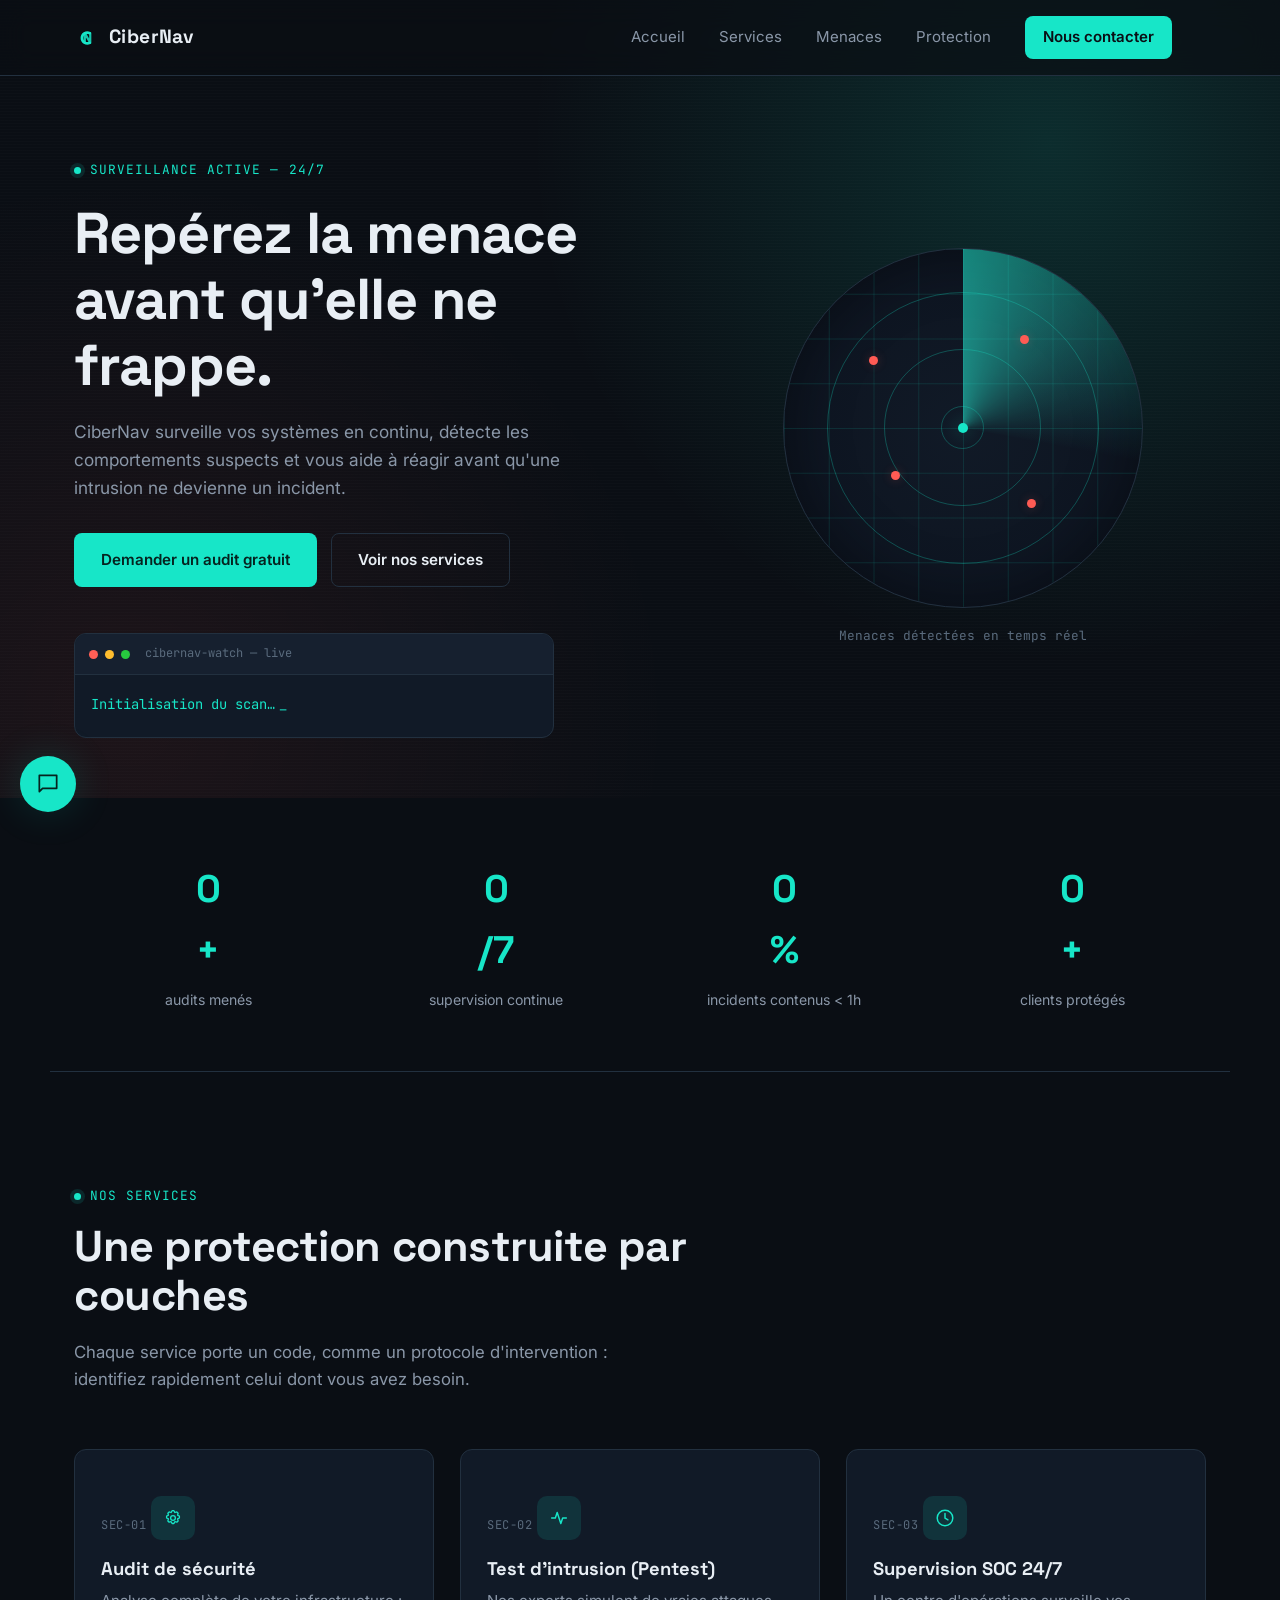
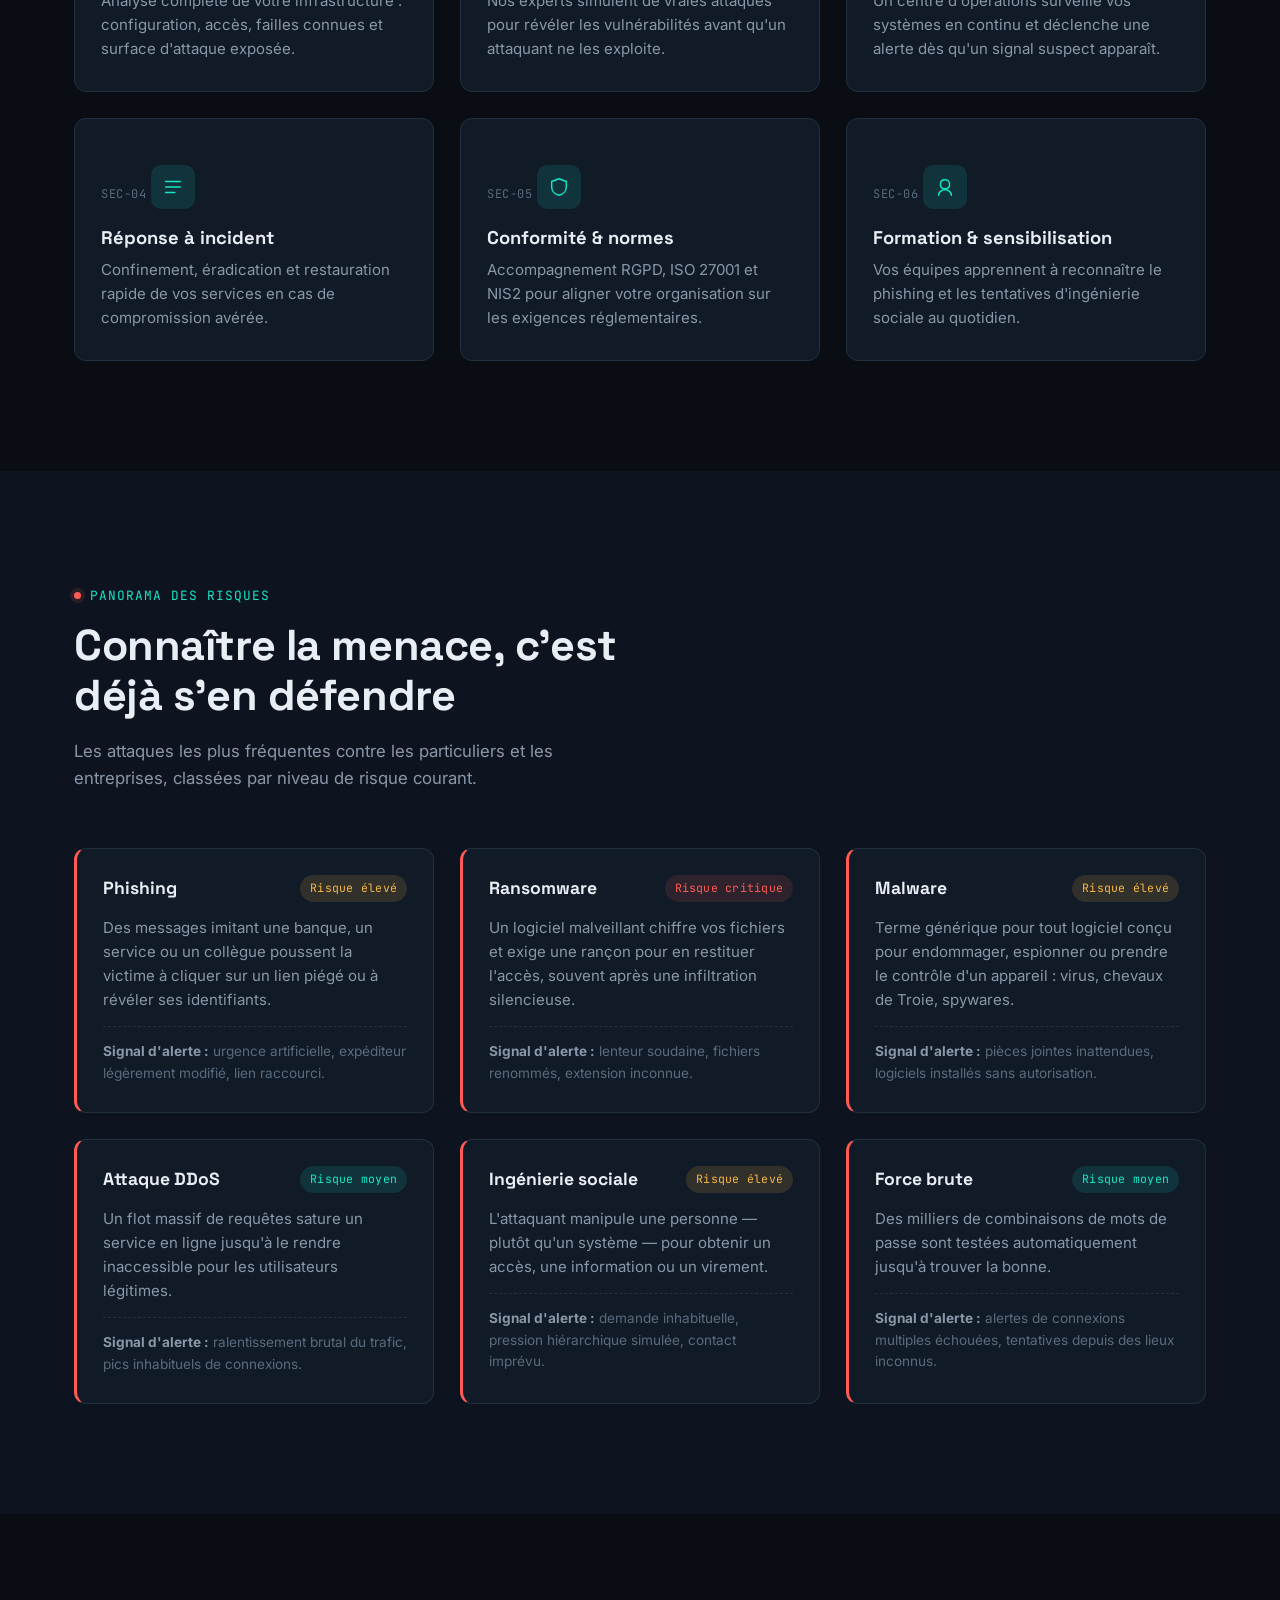
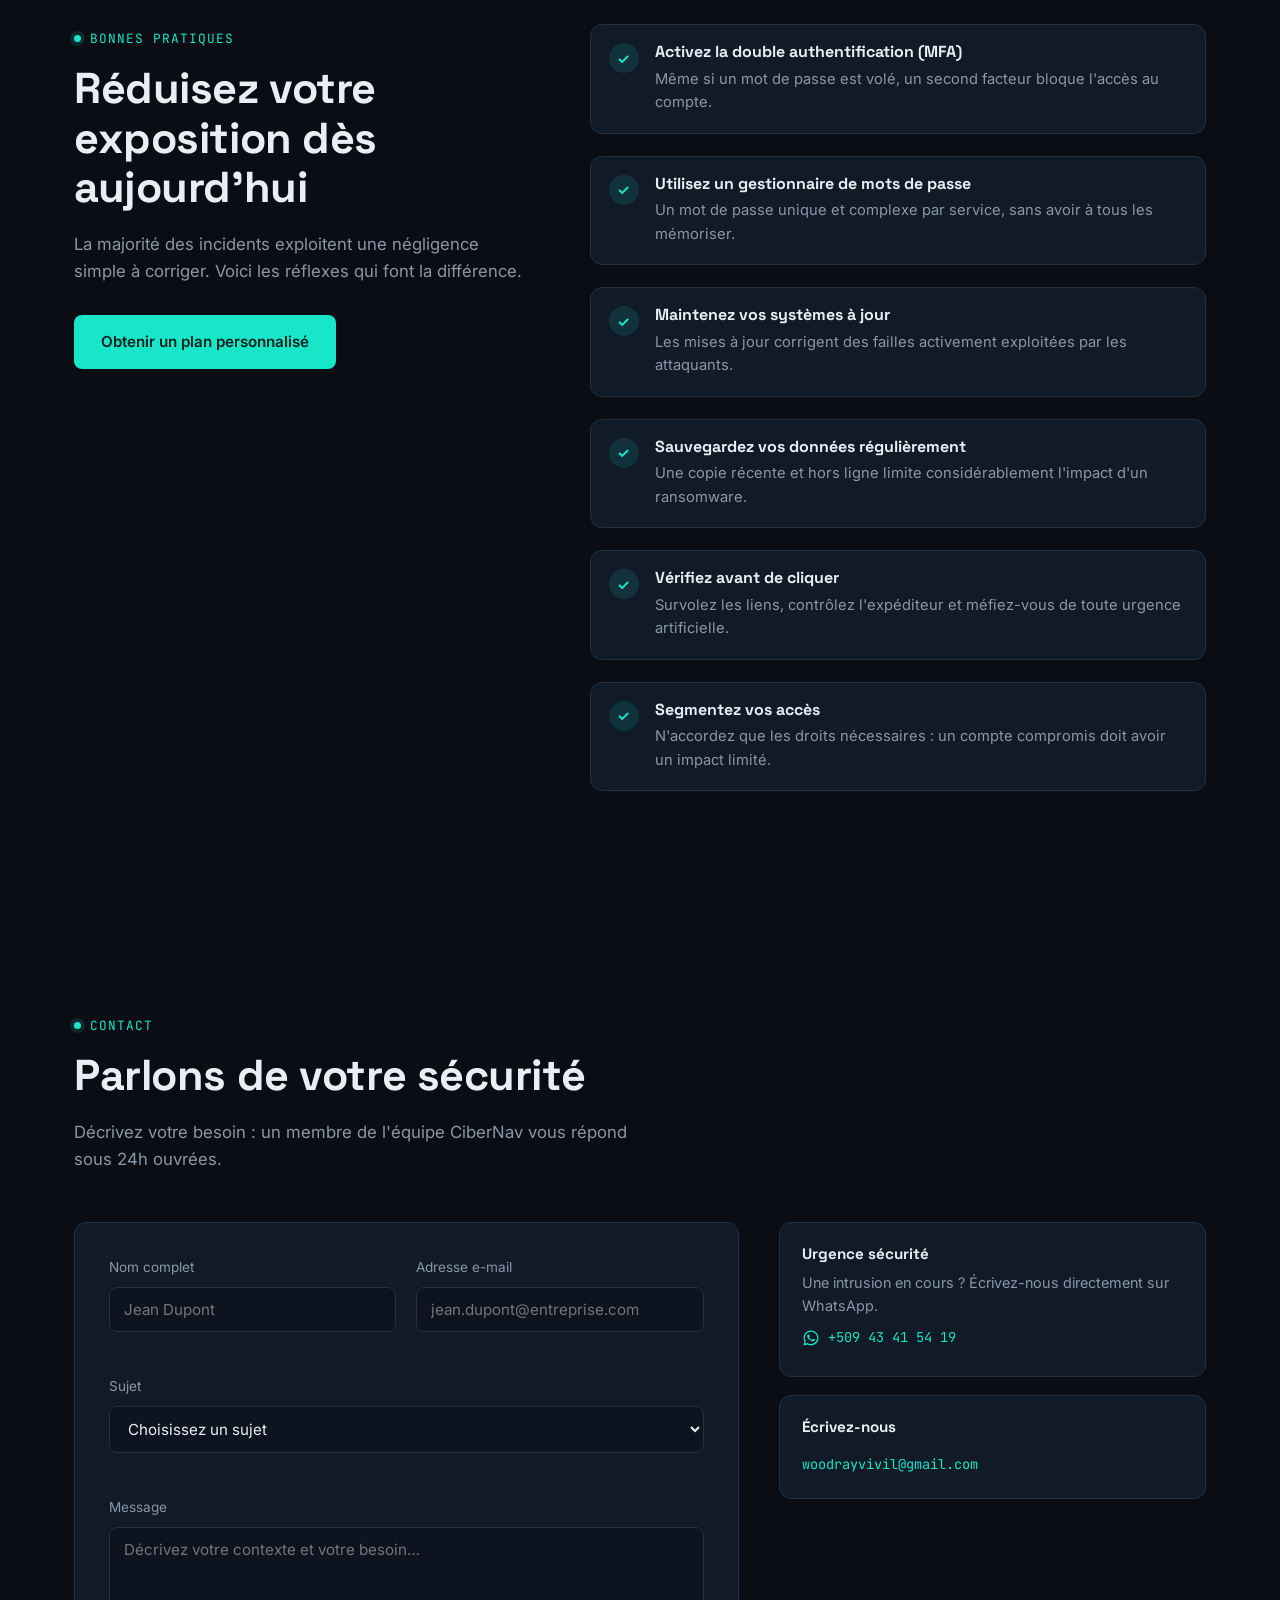
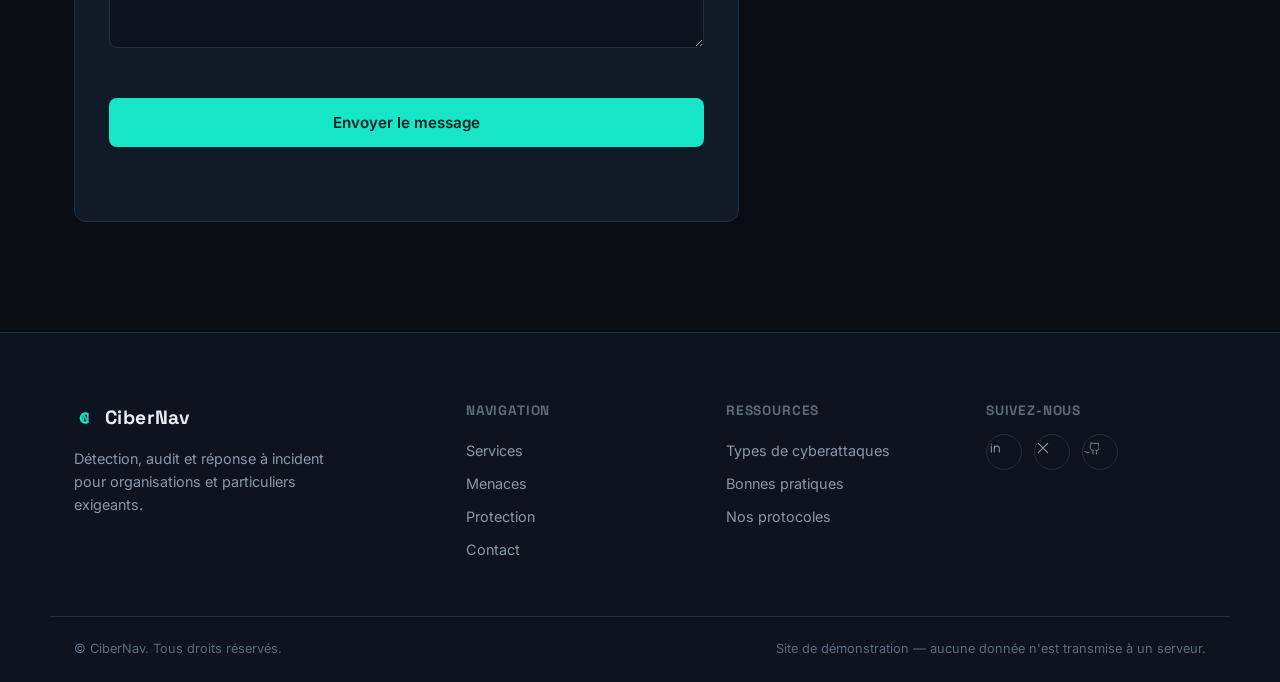
==== commit 2e2876ea: "Add files via upload" ====
--- a/index.html
+++ b/index.html
@@ -11,7 +11,7 @@
   <link rel="preconnect" href="https://fonts.gstatic.com" crossorigin>
   <link href="https://fonts.googleapis.com/css2?family=Space+Grotesk:wght@400;500;600;700&family=Inter:wght@400;500;600;700&family=JetBrains+Mono:wght@400;500;600&display=swap" rel="stylesheet">
 
-  <link rel="stylesheet" href="style.css?v=3">
+  <link rel="stylesheet" href="style.css?v=4">
 
   <!-- Favicon simple en SVG inline (aucun fichier externe requis) -->
   <link rel="icon" href="data:image/svg+xml,%3Csvg xmlns='http://www.w3.org/2000/svg' viewBox='0 0 24 24'%3E%3Crect width='24' height='24' rx='5' fill='%230a0e14'/%3E%3Cpath d='M14.5 7.5A5 5 0 1 0 14.5 16.5' stroke='%2317e6c8' stroke-width='2.5' stroke-linecap='round' fill='none'/%3E%3Cpath d='M10 16.5V7.5L15 16.5V7.5' stroke='%23e8eef4' stroke-width='2' stroke-linecap='round' stroke-linejoin='round' fill='none'/%3E%3C/svg%3E">
@@ -450,7 +450,7 @@
     </button>
   </div>
 
-  <script src="script.js?v=3"></script>
+  <script src="script.js?v=4"></script>
   <script src="https://accounts.google.com/gsi/client" async defer onload="initGoogleSignIn()"></script>
 </body>
 </html>
--- a/style.css
+++ b/style.css
@@ -840,9 +840,8 @@
 
 /* ---------- 12. Animations au scroll ---------- */
 .reveal {
-  opacity: 0;
-  transform: translateY(24px);
-  transition: opacity 0.7s ease, transform 0.7s ease;
+  opacity: 1;
+  transform: none;
 }
 
 .reveal.is-visible {
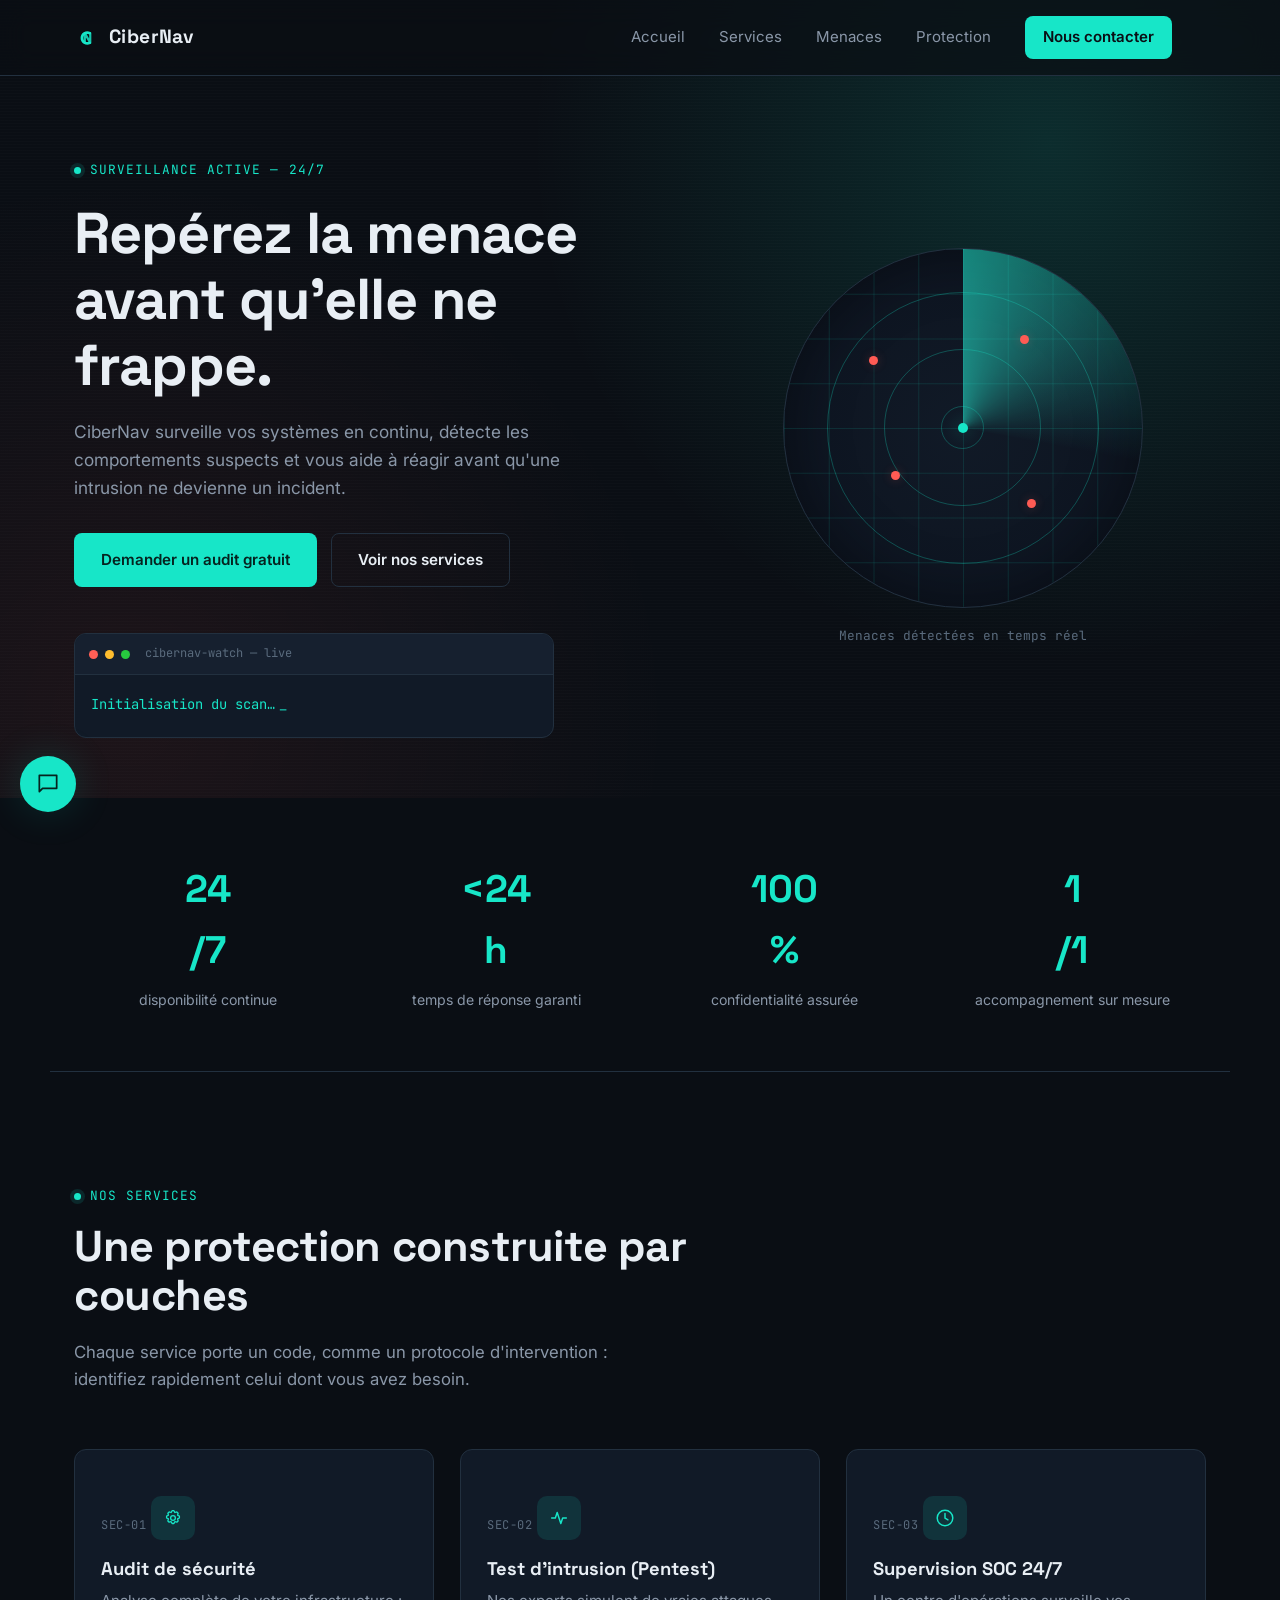
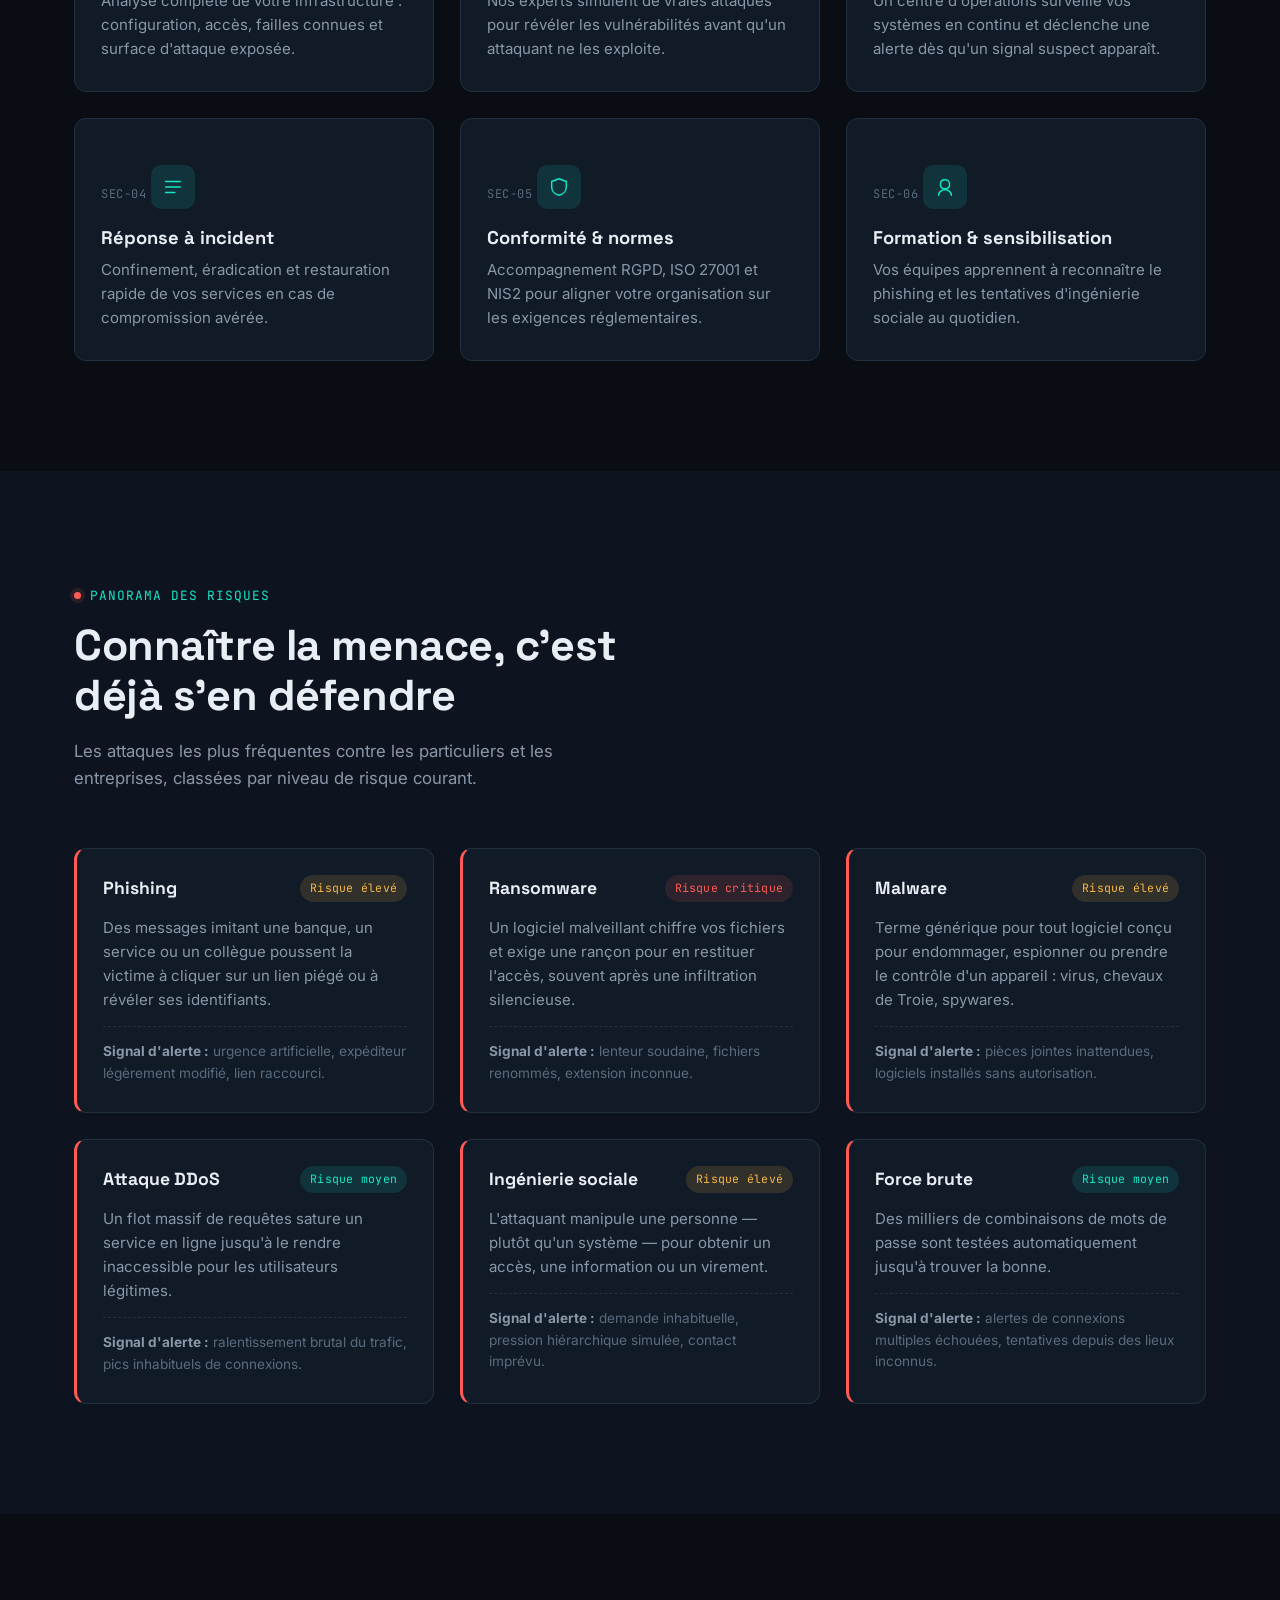
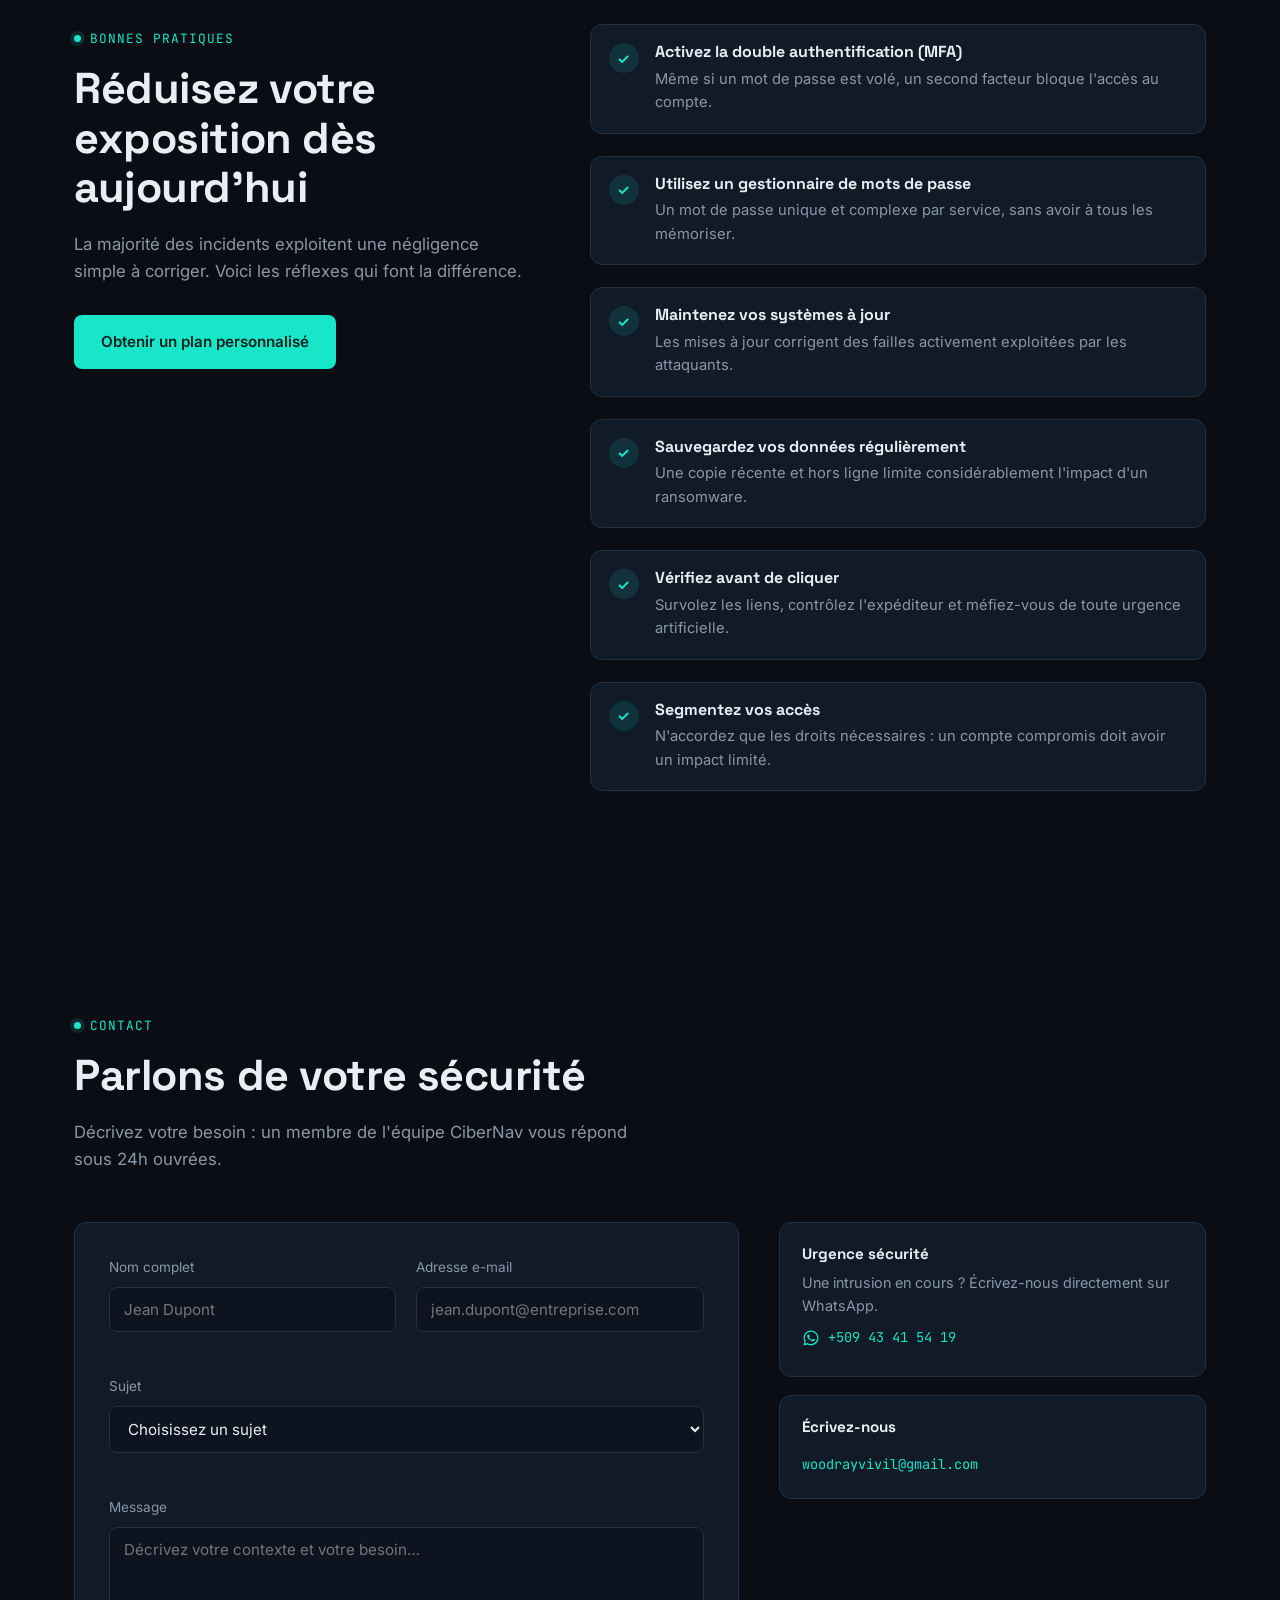
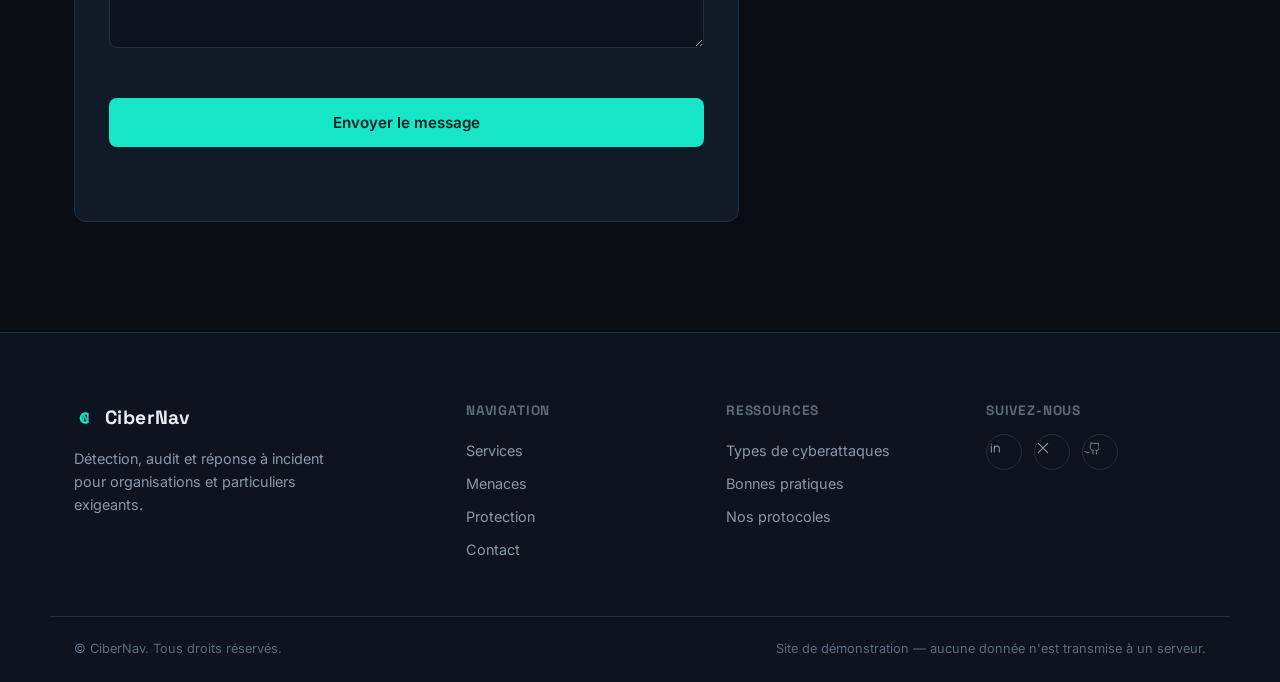
==== commit f80d466e: "Add files via upload" ====
--- a/index.html
+++ b/index.html
@@ -6,12 +6,45 @@
   <title>CiberNav — Cybersécurité &amp; détection de menaces</title>
   <meta name="description" content="CiberNav protège vos systèmes, vos comptes et vos données grâce à un monitoring continu, des audits de sécurité et une réponse rapide aux incidents.">
 
+  <!-- Adresse canonique du site (évite les doublons aux yeux de Google) -->
+  <link rel="canonical" href="https://rayvivil10-gif.github.io/Ciberweb/">
+
+  <!-- Partage sur réseaux sociaux (WhatsApp, Facebook, LinkedIn...) -->
+  <meta property="og:type" content="website">
+  <meta property="og:site_name" content="CiberNav">
+  <meta property="og:title" content="CiberNav — Cybersécurité & détection de menaces">
+  <meta property="og:description" content="Audit de sécurité, supervision 24/7 et réponse à incident. Protégez vos systèmes avec CiberNav.">
+  <meta property="og:url" content="https://rayvivil10-gif.github.io/Ciberweb/">
+  <meta property="og:image" content="https://rayvivil10-gif.github.io/Ciberweb/og-image.png">
+  <meta property="og:locale" content="fr_FR">
+
+  <!-- Partage sur X / Twitter -->
+  <meta name="twitter:card" content="summary_large_image">
+  <meta name="twitter:title" content="CiberNav — Cybersécurité & détection de menaces">
+  <meta name="twitter:description" content="Audit de sécurité, supervision 24/7 et réponse à incident.">
+  <meta name="twitter:image" content="https://rayvivil10-gif.github.io/Ciberweb/og-image.png">
+
+  <!-- Aide Google à comprendre qu'il s'agit d'une entreprise (affichage enrichi possible) -->
+  <script type="application/ld+json">
+  {
+    "@context": "https://schema.org",
+    "@type": "ProfessionalService",
+    "name": "CiberNav",
+    "description": "Audit de sécurité, supervision 24/7 et réponse à incident pour organisations et particuliers.",
+    "url": "https://rayvivil10-gif.github.io/Ciberweb/",
+    "email": "woodrayvivil@gmail.com",
+    "telephone": "+509 43 41 54 19",
+    "areaServed": "HT",
+    "sameAs": []
+  }
+  </script>
+
   <!-- Polices (Google Fonts - gratuit, compatible hébergement statique) -->
   <link rel="preconnect" href="https://fonts.googleapis.com">
   <link rel="preconnect" href="https://fonts.gstatic.com" crossorigin>
   <link href="https://fonts.googleapis.com/css2?family=Space+Grotesk:wght@400;500;600;700&family=Inter:wght@400;500;600;700&family=JetBrains+Mono:wght@400;500;600&display=swap" rel="stylesheet">
 
-  <link rel="stylesheet" href="style.css?v=4">
+  <link rel="stylesheet" href="style.css?v=8">
 
   <!-- Favicon simple en SVG inline (aucun fichier externe requis) -->
   <link rel="icon" href="data:image/svg+xml,%3Csvg xmlns='http://www.w3.org/2000/svg' viewBox='0 0 24 24'%3E%3Crect width='24' height='24' rx='5' fill='%230a0e14'/%3E%3Cpath d='M14.5 7.5A5 5 0 1 0 14.5 16.5' stroke='%2317e6c8' stroke-width='2.5' stroke-linecap='round' fill='none'/%3E%3Cpath d='M10 16.5V7.5L15 16.5V7.5' stroke='%23e8eef4' stroke-width='2' stroke-linecap='round' stroke-linejoin='round' fill='none'/%3E%3C/svg%3E">
@@ -39,7 +72,7 @@
         <div id="userProfile" class="user-profile" style="display:none;"></div>
       </nav>
 
-      <button class="navbar__toggle" id="navToggle" aria-label="Ouvrir le menu" aria-expanded="false" aria-controls="primaryNav">
+      <button class="navbar__toggle" id="navToggle" onclick="document.getElementById('primaryNav').classList.toggle('is-open')" aria-label="Ouvrir le menu" aria-expanded="false" aria-controls="primaryNav">
         <span></span><span></span><span></span>
       </button>
     </div>
@@ -98,22 +131,22 @@
     </section>
 
     <!-- ==================== STATS ==================== -->
-    <section class="stats container" aria-label="Chiffres clés">
+    <section class="stats container" aria-label="Nos engagements">
       <div class="stats__item reveal">
-        <span class="stats__number" data-count="240">0</span><span class="stats__suffix">+</span>
-        <span class="stats__label">audits menés</span>
+        <span class="stats__number">24</span><span class="stats__suffix">/7</span>
+        <span class="stats__label">disponibilité continue</span>
       </div>
       <div class="stats__item reveal">
-        <span class="stats__number" data-count="24">0</span><span class="stats__suffix">/7</span>
-        <span class="stats__label">supervision continue</span>
+        <span class="stats__number">&lt;24</span><span class="stats__suffix">h</span>
+        <span class="stats__label">temps de réponse garanti</span>
       </div>
       <div class="stats__item reveal">
-        <span class="stats__number" data-count="98">0</span><span class="stats__suffix">%</span>
-        <span class="stats__label">incidents contenus &lt; 1h</span>
+        <span class="stats__number">100</span><span class="stats__suffix">%</span>
+        <span class="stats__label">confidentialité assurée</span>
       </div>
       <div class="stats__item reveal">
-        <span class="stats__number" data-count="120">0</span><span class="stats__suffix">+</span>
-        <span class="stats__label">clients protégés</span>
+        <span class="stats__number">1</span><span class="stats__suffix">/1</span>
+        <span class="stats__label">accompagnement sur mesure</span>
       </div>
     </section>
 
@@ -320,7 +353,7 @@
         <p class="section__intro reveal">Décrivez votre besoin : un membre de l'équipe CiberNav vous répond sous 24h ouvrées.</p>
 
         <div class="contact__layout">
-          <form class="contact__form reveal" id="contactForm" novalidate>
+          <form class="contact__form reveal" id="contactForm" onsubmit="event.preventDefault()" novalidate>
             <div class="form__row">
               <div class="form__group">
                 <label for="name">Nom complet</label>
@@ -450,7 +483,7 @@
     </button>
   </div>
 
-  <script src="script.js?v=4"></script>
+  <script src="script.js?v=8"></script>
   <script src="https://accounts.google.com/gsi/client" async defer onload="initGoogleSignIn()"></script>
 </body>
 </html>
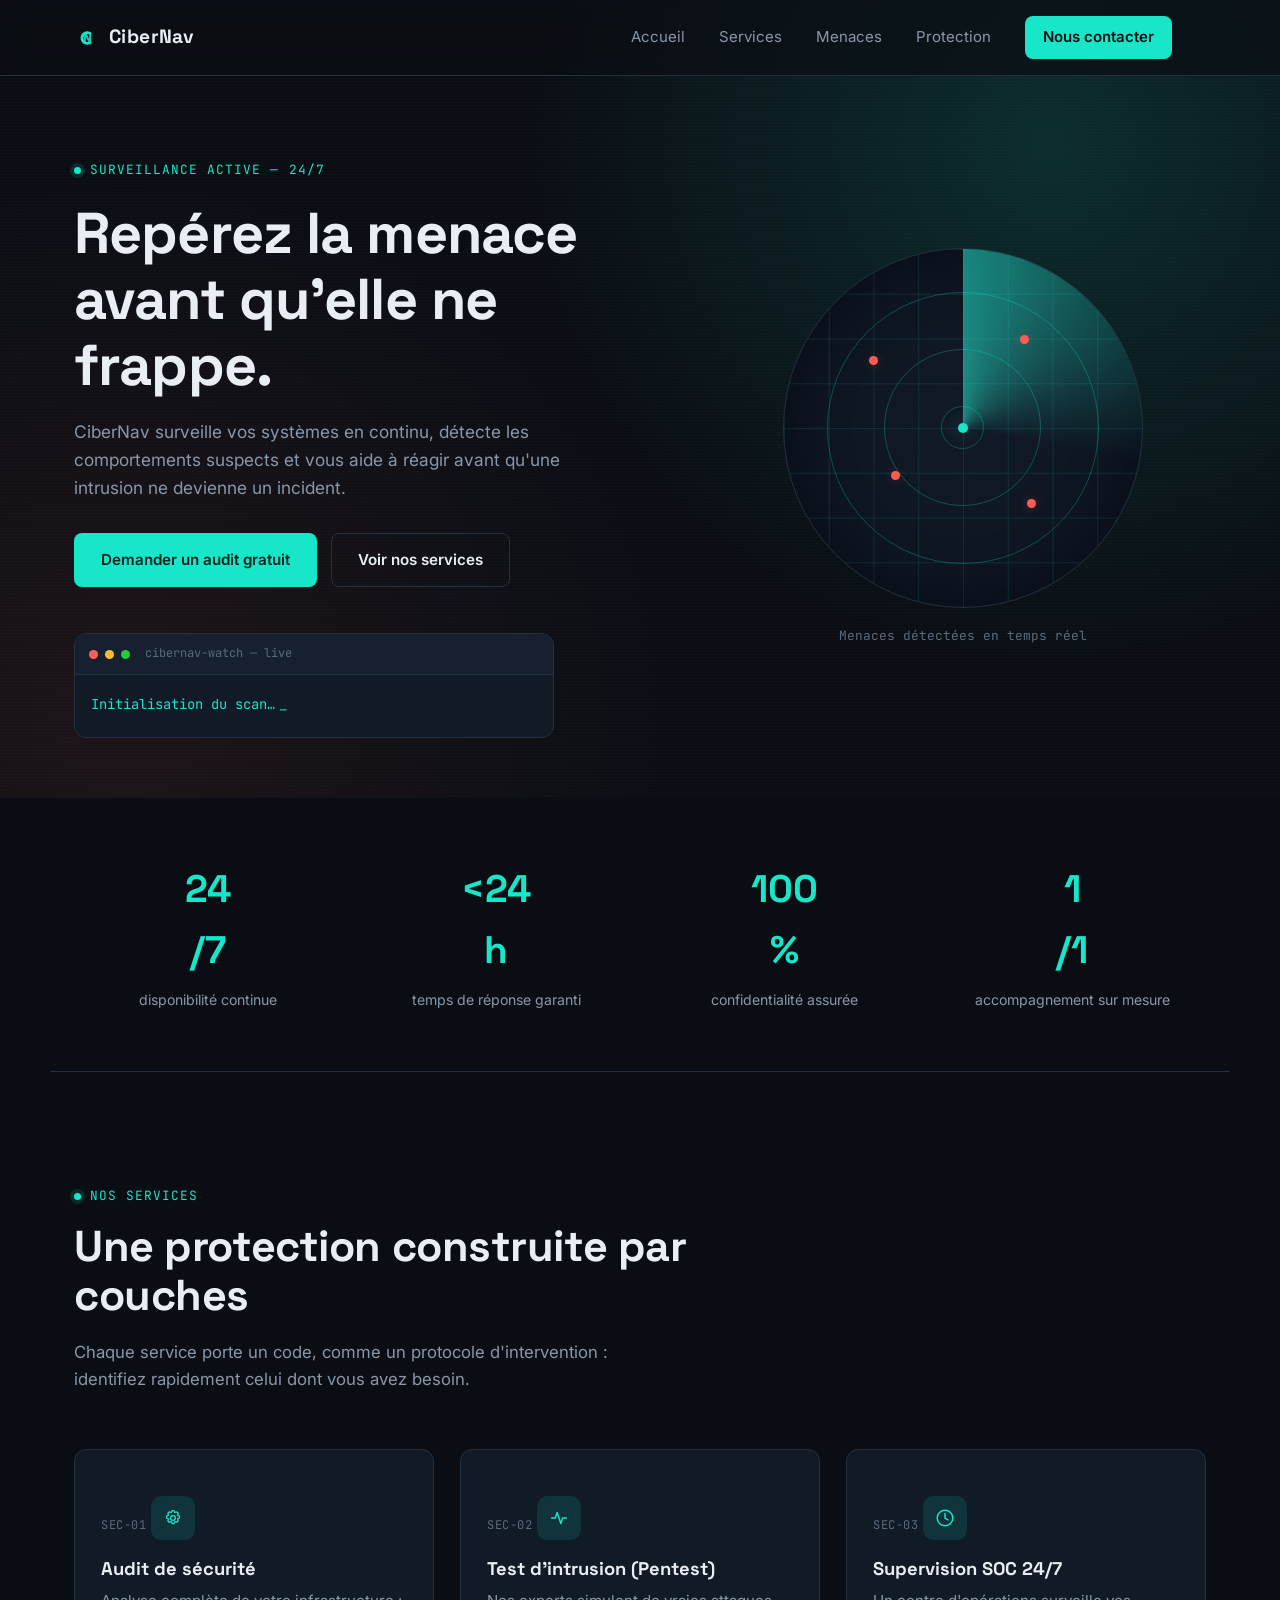
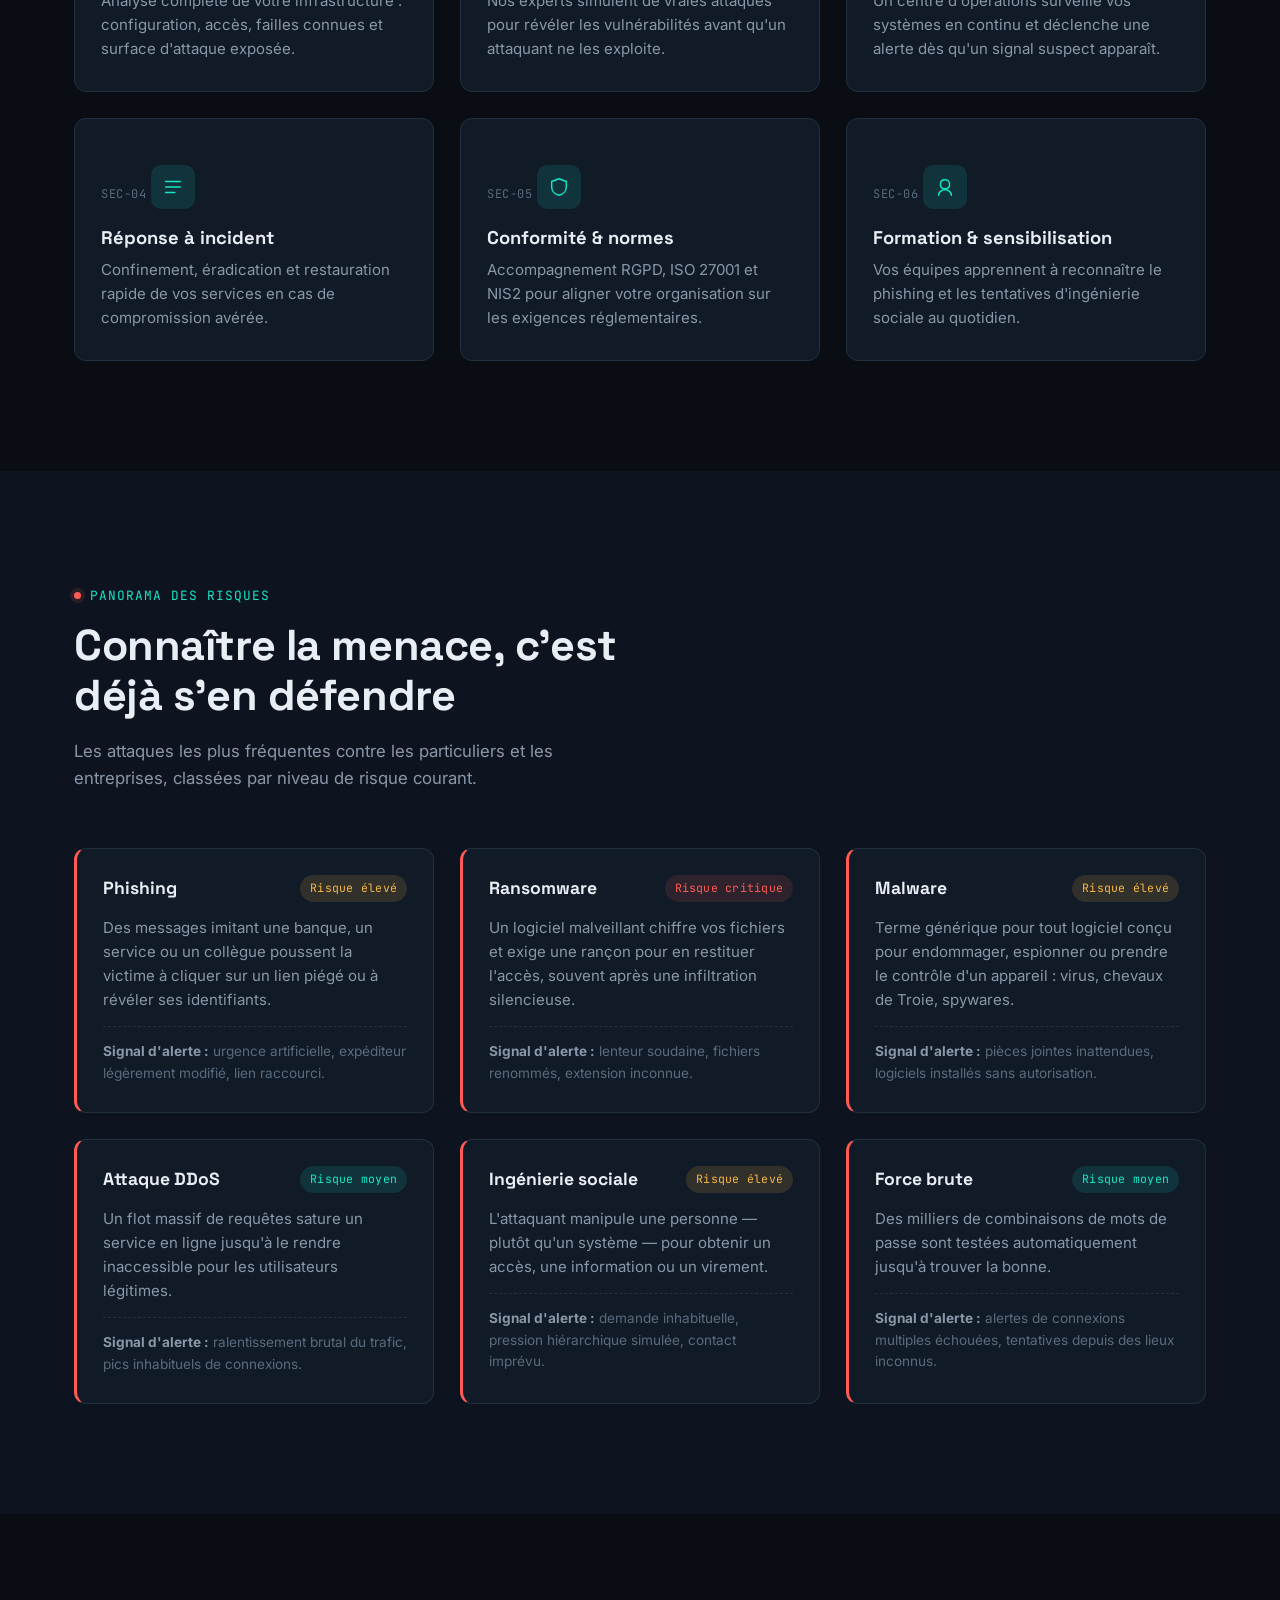
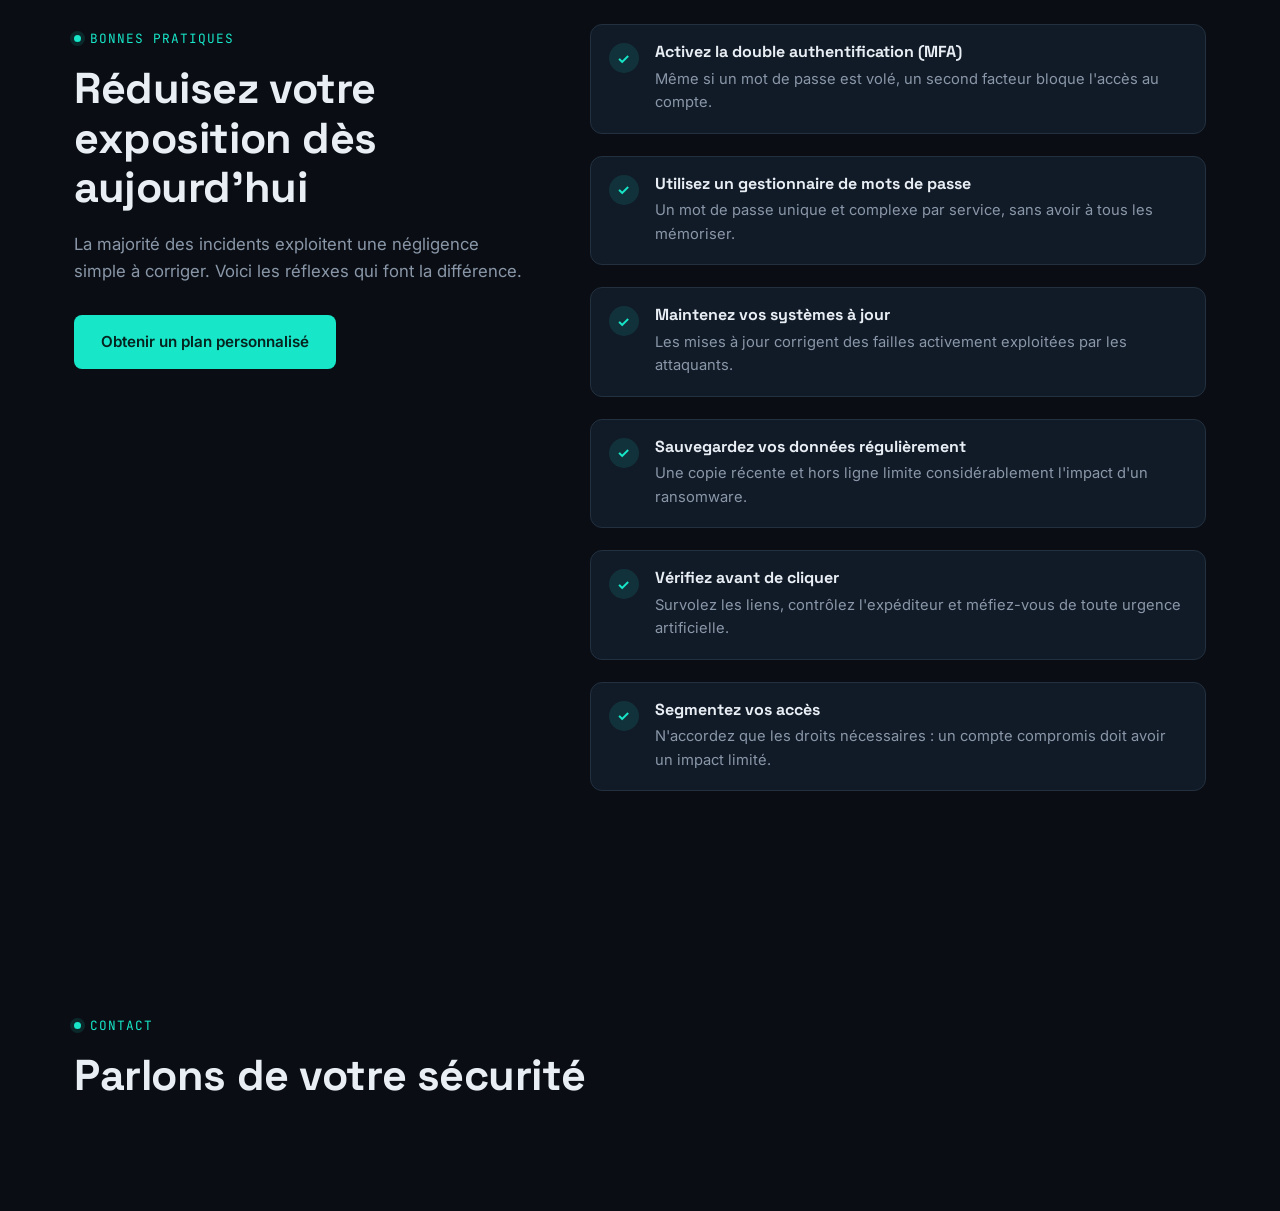
==== commit cad3f404: "Add Google site verification meta tag" ====
--- a/index.html
+++ b/index.html
@@ -5,6 +5,7 @@
   <meta name="viewport" content="width=device-width, initial-scale=1.0">
   <title>CiberNav — Cybersécurité &amp; détection de menaces</title>
   <meta name="description" content="CiberNav protège vos systèmes, vos comptes et vos données grâce à un monitoring continu, des audits de sécurité et une réponse rapide aux incidents.">
+  <meta name="google-site-verification" content="oDdCWf6EOzCXDs7nwsoIowXMn7P1tV4m0YJvCSXk71w" />
 
   <!-- Adresse canonique du site (évite les doublons aux yeux de Google) -->
   <link rel="canonical" href="https://rayvivil10-gif.github.io/Ciberweb/">
@@ -44,7 +45,7 @@
   <link rel="preconnect" href="https://fonts.gstatic.com" crossorigin>
   <link href="https://fonts.googleapis.com/css2?family=Space+Grotesk:wght@400;500;600;700&family=Inter:wght@400;500;600;700&family=JetBrains+Mono:wght@400;500;600&display=swap" rel="stylesheet">
 
-  <link rel="stylesheet" href="style.css?v=8">
+  <link rel="stylesheet" href="style.css?v=9">
 
   <!-- Favicon simple en SVG inline (aucun fichier externe requis) -->
   <link rel="icon" href="data:image/svg+xml,%3Csvg xmlns='http://www.w3.org/2000/svg' viewBox='0 0 24 24'%3E%3Crect width='24' height='24' rx='5' fill='%230a0e14'/%3E%3Cpath d='M14.5 7.5A5 5 0 1 0 14.5 16.5' stroke='%2317e6c8' stroke-width='2.5' stroke-linecap='round' fill='none'/%3E%3Cpath d='M10 16.5V7.5L15 16.5V7.5' stroke='%23e8eef4' stroke-width='2' stroke-linecap='round' stroke-linejoin='round' fill='none'/%3E%3C/svg%3E">
@@ -350,140 +351,4 @@
       <div class="container">
         <p class="eyebrow reveal"><span class="eyebrow__dot" aria-hidden="true"></span>Contact</p>
         <h2 class="section__title reveal">Parlons de votre sécurité</h2>
-        <p class="section__intro reveal">Décrivez votre besoin : un membre de l'équipe CiberNav vous répond sous 24h ouvrées.</p>
-
-        <div class="contact__layout">
-          <form class="contact__form reveal" id="contactForm" onsubmit="event.preventDefault()" novalidate>
-            <div class="form__row">
-              <div class="form__group">
-                <label for="name">Nom complet</label>
-                <input type="text" id="name" name="name" placeholder="Jean Dupont" required>
-                <span class="form__error" data-error-for="name"></span>
-              </div>
-              <div class="form__group">
-                <label for="email">Adresse e-mail</label>
-                <input type="email" id="email" name="email" placeholder="jean.dupont@entreprise.com" required>
-                <span class="form__error" data-error-for="email"></span>
-              </div>
-            </div>
-
-            <div class="form__group">
-              <label for="subject">Sujet</label>
-              <select id="subject" name="subject" required>
-                <option value="">Choisissez un sujet</option>
-                <option value="audit">Demande d'audit de sécurité</option>
-                <option value="incident">Incident en cours</option>
-                <option value="pentest">Test d'intrusion</option>
-                <option value="formation">Formation des équipes</option>
-                <option value="autre">Autre demande</option>
-              </select>
-              <span class="form__error" data-error-for="subject"></span>
-            </div>
-
-            <div class="form__group">
-              <label for="message">Message</label>
-              <textarea id="message" name="message" rows="5" placeholder="Décrivez votre contexte et votre besoin…" required></textarea>
-              <span class="form__error" data-error-for="message"></span>
-            </div>
-
-            <button type="submit" class="btn btn--primary btn--full">Envoyer le message</button>
-
-            <p class="form__status" id="formStatus" role="status" aria-live="polite"></p>
-          </form>
-
-          <aside class="contact__info reveal">
-            <div class="info__card">
-              <h3>Urgence sécurité</h3>
-              <p>Une intrusion en cours ? Écrivez-nous directement sur WhatsApp.</p>
-              <a class="info__value info__link" href="https://wa.me/50943415419" target="_blank" rel="noopener">
-                <svg class="info__icon" viewBox="0 0 24 24" fill="currentColor" aria-hidden="true"><path d="M12.04 2C6.58 2 2.13 6.45 2.13 11.91c0 1.77.46 3.45 1.28 4.9L2 22l5.35-1.4a9.9 9.9 0 0 0 4.69 1.19h.01c5.46 0 9.9-4.45 9.9-9.9C21.96 6.45 17.5 2 12.04 2Zm0 18.1h-.01a8.2 8.2 0 0 1-4.19-1.15l-.3-.18-3.17.83.85-3.1-.2-.32a8.2 8.2 0 0 1-1.26-4.37c0-4.55 3.7-8.24 8.28-8.24 2.21 0 4.28.86 5.84 2.42a8.19 8.19 0 0 1 2.42 5.83c0 4.55-3.7 8.24-8.26 8.24Zm4.53-6.17c-.25-.12-1.47-.72-1.7-.8-.23-.09-.4-.12-.56.12-.17.25-.65.8-.8.96-.15.17-.29.19-.55.06-.25-.12-1.06-.39-2.02-1.24-.75-.66-1.25-1.48-1.4-1.73-.15-.25-.02-.38.11-.51.11-.11.25-.29.37-.43.12-.15.16-.25.25-.42.08-.17.04-.31-.02-.43-.06-.12-.56-1.34-.76-1.84-.2-.48-.4-.42-.56-.42-.14 0-.31-.01-.47-.01a.9.9 0 0 0-.65.3c-.23.25-.86.84-.86 2.04 0 1.2.88 2.36 1 2.52.12.17 1.74 2.65 4.22 3.71.59.25 1.05.4 1.41.52.59.19 1.13.16 1.56.1.48-.07 1.47-.6 1.67-1.18.21-.58.21-1.07.15-1.18-.06-.1-.23-.16-.48-.28Z"/></svg>
-                +509 43 41 54 19
-              </a>
-            </div>
-            <div class="info__card">
-              <h3>Écrivez-nous</h3>
-              <a class="info__value info__link" href="mailto:woodrayvivil@gmail.com">woodrayvivil@gmail.com</a>
-            </div>
-          </aside>
-        </div>
-      </div>
-    </section>
-  </main>
-
-  <!-- ==================== FOOTER ==================== -->
-  <footer class="footer">
-    <div class="container footer__grid">
-      <div class="footer__brand">
-        <a href="#accueil" class="navbar__brand">
-          <span class="navbar__brand-icon" aria-hidden="true">
-            <svg width="22" height="22" viewBox="0 0 24 24" fill="none"><path d="M14.5 7.5A5 5 0 1 0 14.5 16.5" stroke="currentColor" stroke-width="2.5" stroke-linecap="round"/><path d="M10 16.5V7.5L15 16.5V7.5" stroke="currentColor" stroke-width="2" stroke-linecap="round" stroke-linejoin="round" opacity="0.85"/></svg>
-          </span>
-          CiberNav
-        </a>
-        <p class="footer__tagline">Détection, audit et réponse à incident pour organisations et particuliers exigeants.</p>
-      </div>
-
-      <div class="footer__col">
-        <h4>Navigation</h4>
-        <a href="#services">Services</a>
-        <a href="#menaces">Menaces</a>
-        <a href="#protection">Protection</a>
-        <a href="#contact">Contact</a>
-      </div>
-
-      <div class="footer__col">
-        <h4>Ressources</h4>
-        <a href="#menaces">Types de cyberattaques</a>
-        <a href="#protection">Bonnes pratiques</a>
-        <a href="#services">Nos protocoles</a>
-      </div>
-
-      <div class="footer__col">
-        <h4>Suivez-nous</h4>
-        <div class="footer__socials">
-          <a href="#" aria-label="LinkedIn" class="social-icon">
-            <svg viewBox="0 0 24 24" fill="none"><path d="M6.5 9v9M6.5 6.2v.1M11 9v9M11 13c0-2.2 1.6-4 4-4s3.5 1.5 3.5 4v5" stroke="currentColor" stroke-width="1.6" stroke-linecap="round"/></svg>
-          </a>
-          <a href="#" aria-label="X (Twitter)" class="social-icon">
-            <svg viewBox="0 0 24 24" fill="none"><path d="m5 5 14 14M19 5 5 19" stroke="currentColor" stroke-width="1.6" stroke-linecap="round"/></svg>
-          </a>
-          <a href="#" aria-label="GitHub" class="social-icon">
-            <svg viewBox="0 0 24 24" fill="none"><path d="M9 19c-4 1.2-4-2-6-2m12 4v-3.4c0-1 .3-1.6.7-2-2.4-.3-5-1.2-5-5.4 0-1.2.4-2.2 1.1-3-.1-.3-.5-1.5.1-3 0 0 1-.3 3.2 1.1a11 11 0 0 1 5.8 0C22.1 4.3 23 4.6 23 4.6c.6 1.5.2 2.7.1 3 .7.8 1.1 1.8 1.1 3 0 4.2-2.6 5.1-5 5.4.4.4.8 1.1.8 2.2V21" stroke="currentColor" stroke-width="1.3" stroke-linecap="round" stroke-linejoin="round"/></svg>
-          </a>
-        </div>
-      </div>
-    </div>
-
-    <div class="footer__bottom container">
-      <p>© <span id="year"></span> CiberNav. Tous droits réservés.</p>
-      <p>Site de démonstration — aucune donnée n'est transmise à un serveur.</p>
-    </div>
-  </footer>
-
-  <button class="scroll-top" id="scrollTop" aria-label="Retour en haut de page">↑</button>
-
-  <!-- ==================== ASSISTANT CIBERNAV ==================== -->
-  <div class="chatbot" id="chatbot">
-    <div class="chatbot__window" id="chatbotWindow" role="dialog" aria-label="Assistant CiberNav" aria-hidden="true">
-      <div class="chatbot__header">
-        <div>
-          <p class="chatbot__title">Assistant CiberNav</p>
-          <p class="chatbot__status"><span class="eyebrow__dot" aria-hidden="true"></span>En ligne</p>
-        </div>
-        <button class="chatbot__close" id="chatbotClose" onclick="document.getElementById('chatbotWindow').classList.remove('is-open')" aria-label="Fermer l'assistant">✕</button>
-      </div>
-      <div class="chatbot__messages" id="chatbotMessages"></div>
-      <form class="chatbot__form" id="chatbotForm">
-        <input type="text" id="chatbotInput" placeholder="Posez votre question…" autocomplete="off" aria-label="Votre question">
-        <button type="submit" aria-label="Envoyer">➤</button>
-      </form>
-    </div>
-    <button class="chatbot__toggle" id="chatbotToggle" onclick="document.getElementById('chatbotWindow').classList.toggle('is-open')" aria-label="Ouvrir l'assistant CiberNav">
-      <svg viewBox="0 0 24 24" fill="none" width="26" height="26"><path d="M4 4h16v12H7l-3 3V4Z" stroke="currentColor" stroke-width="1.6" stroke-linejoin="round"/></svg>
-    </button>
-  </div>
-
-  <script src="script.js?v=8"></script>
-  <script src="https://accounts.google.com/gsi/client" async defer onload="initGoogleSignIn()"></script>
-</body>
-</html>
+        <p class="section__intro
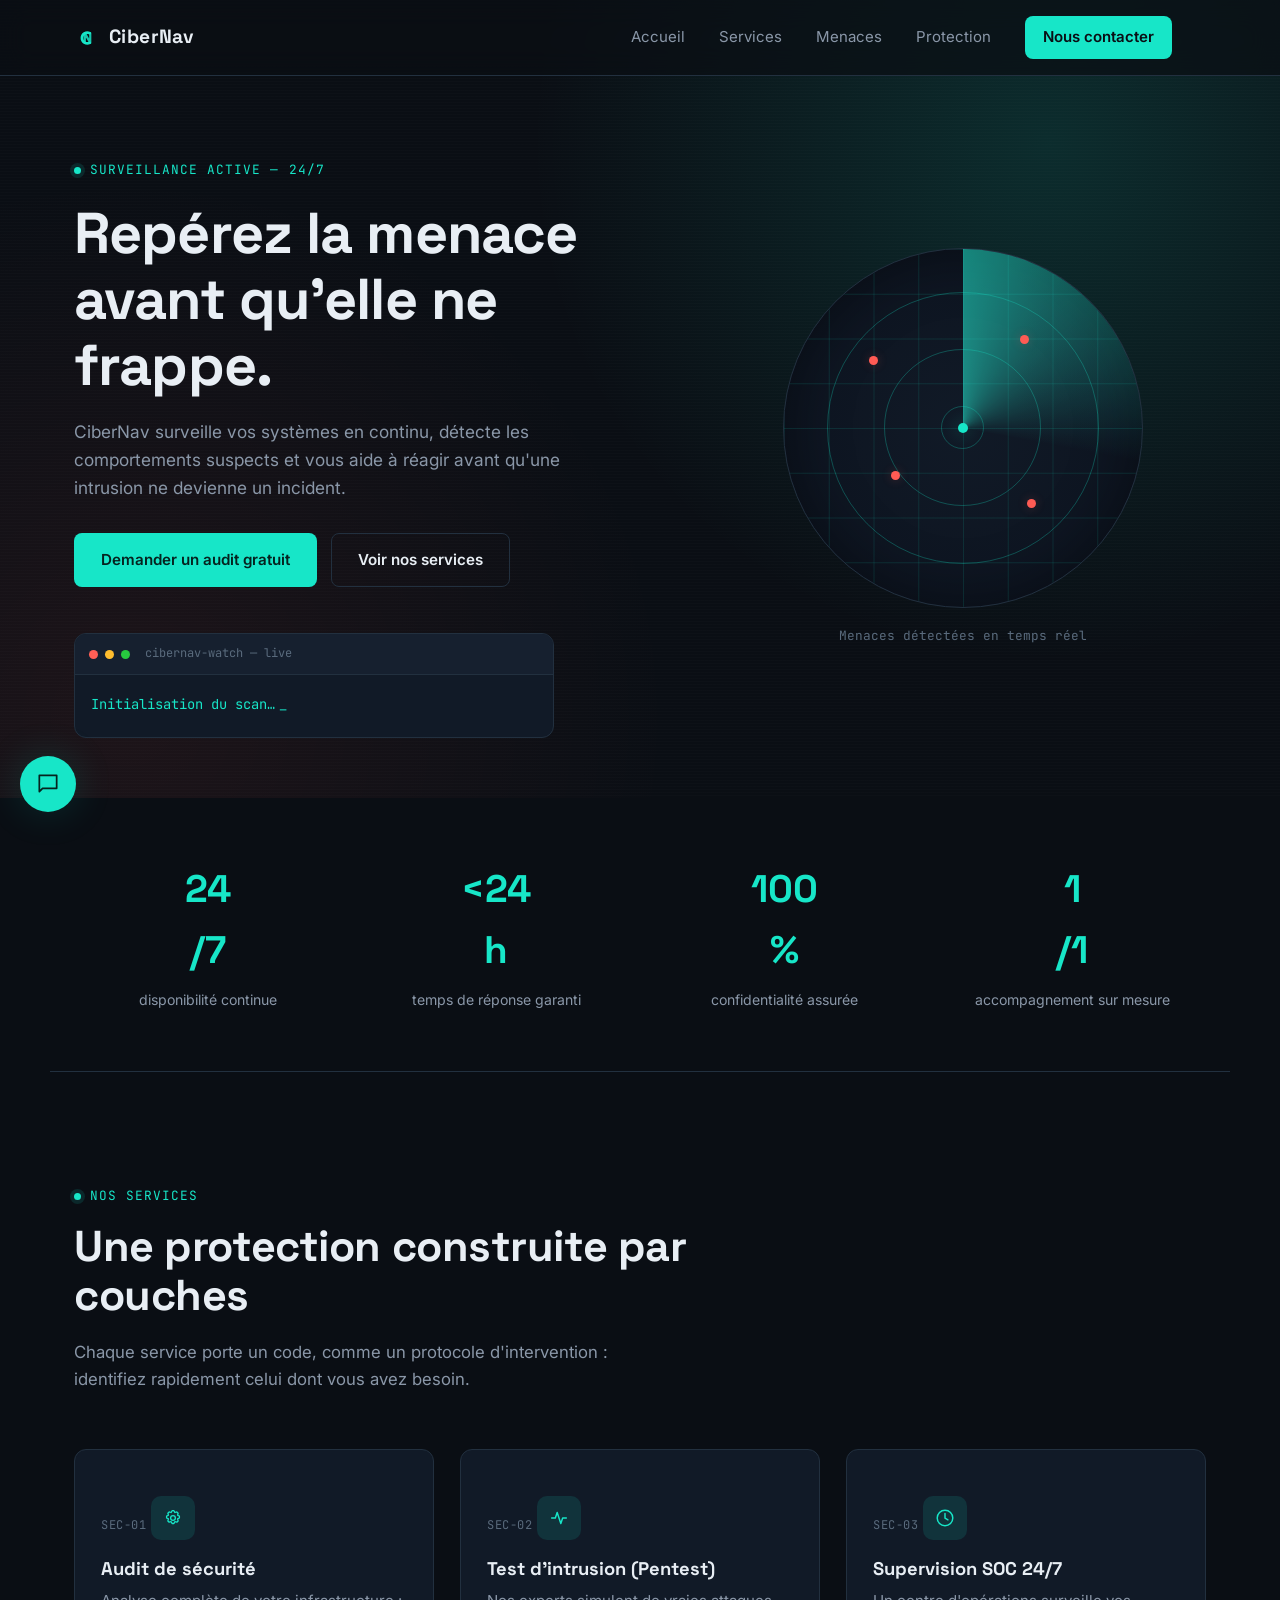
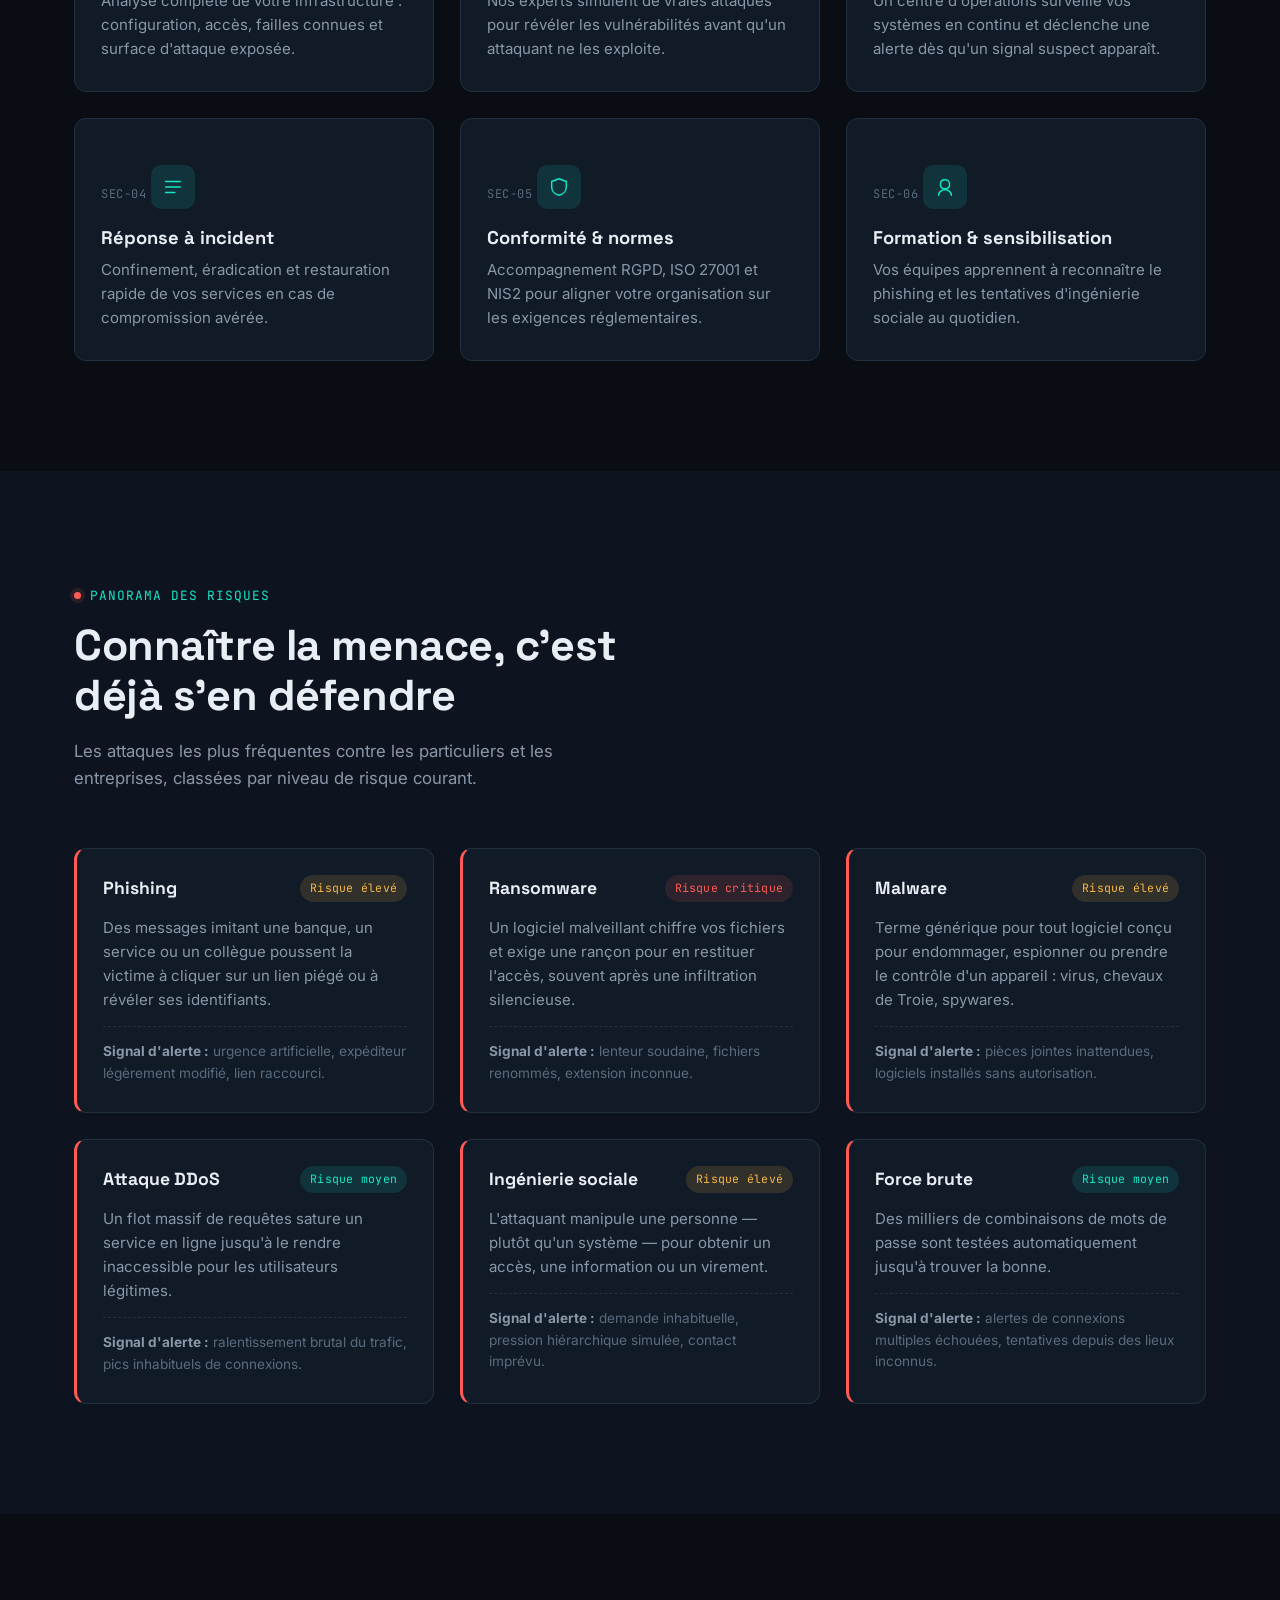
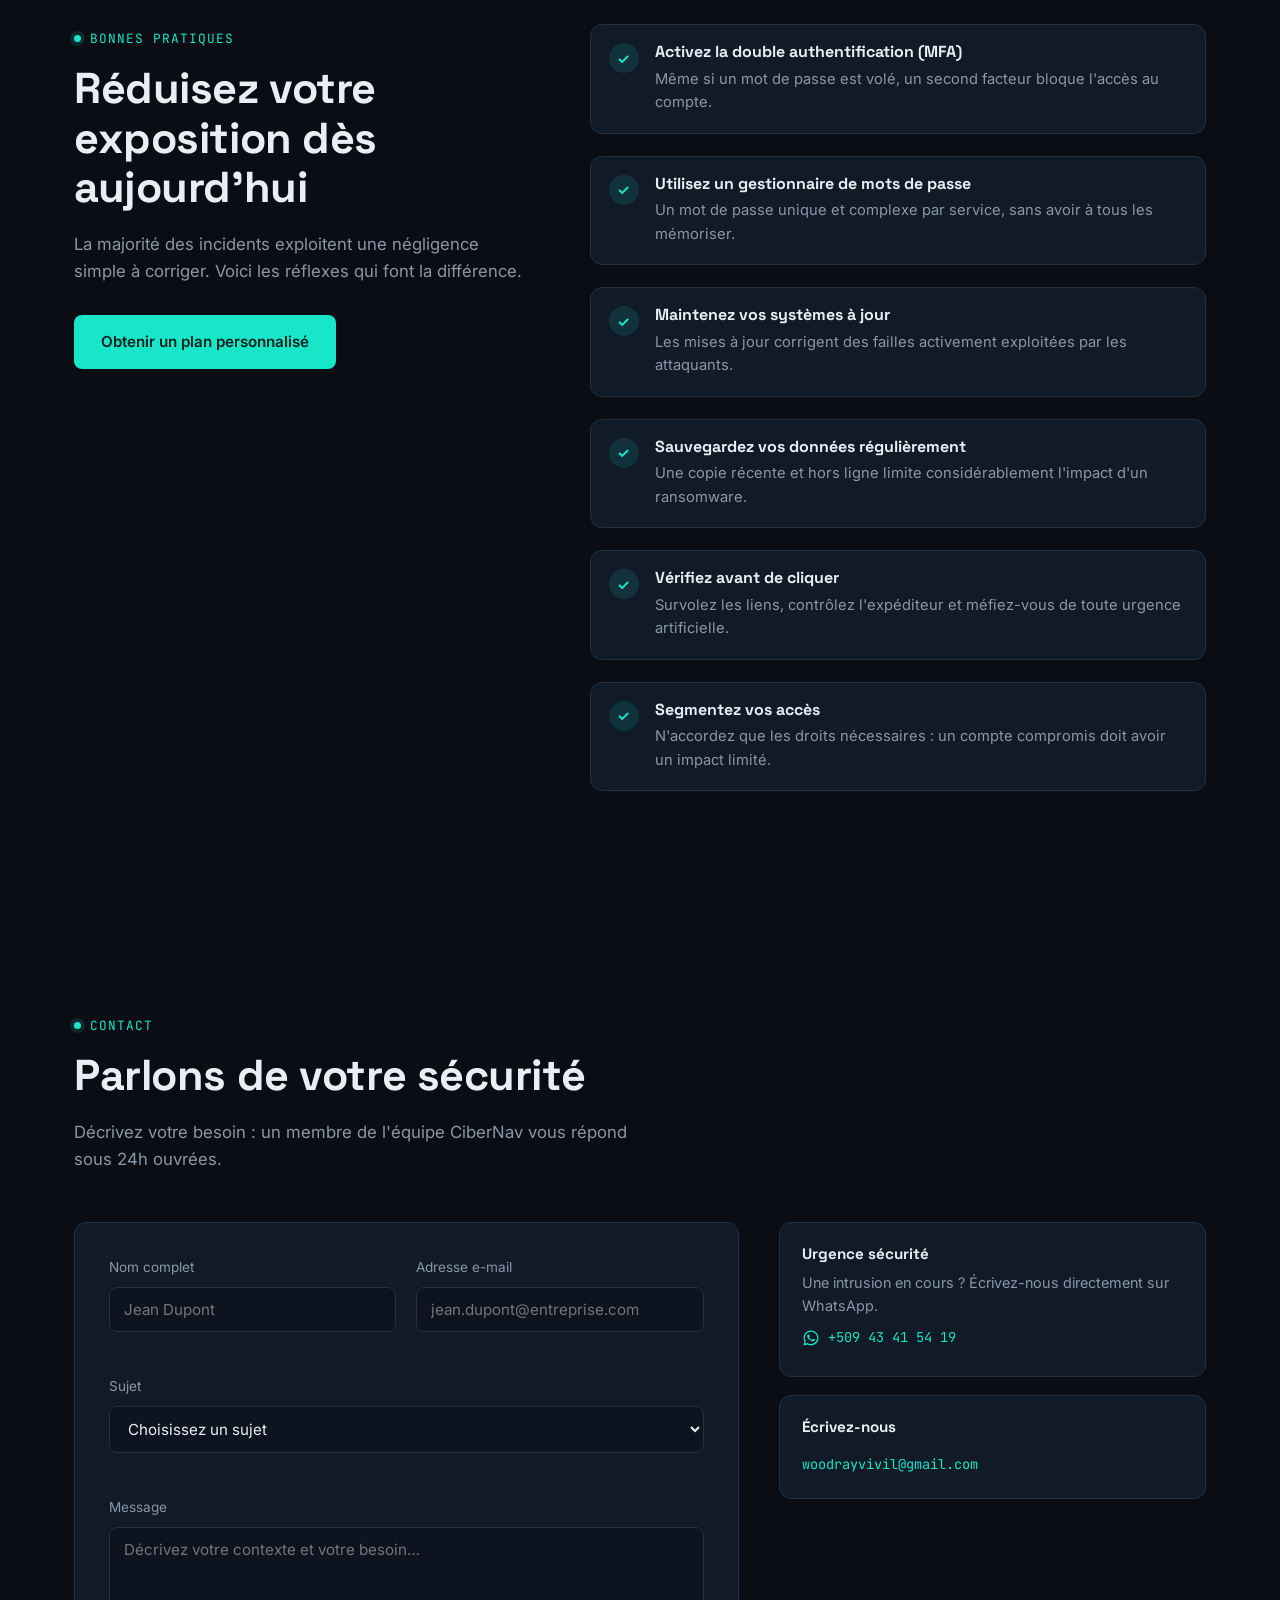
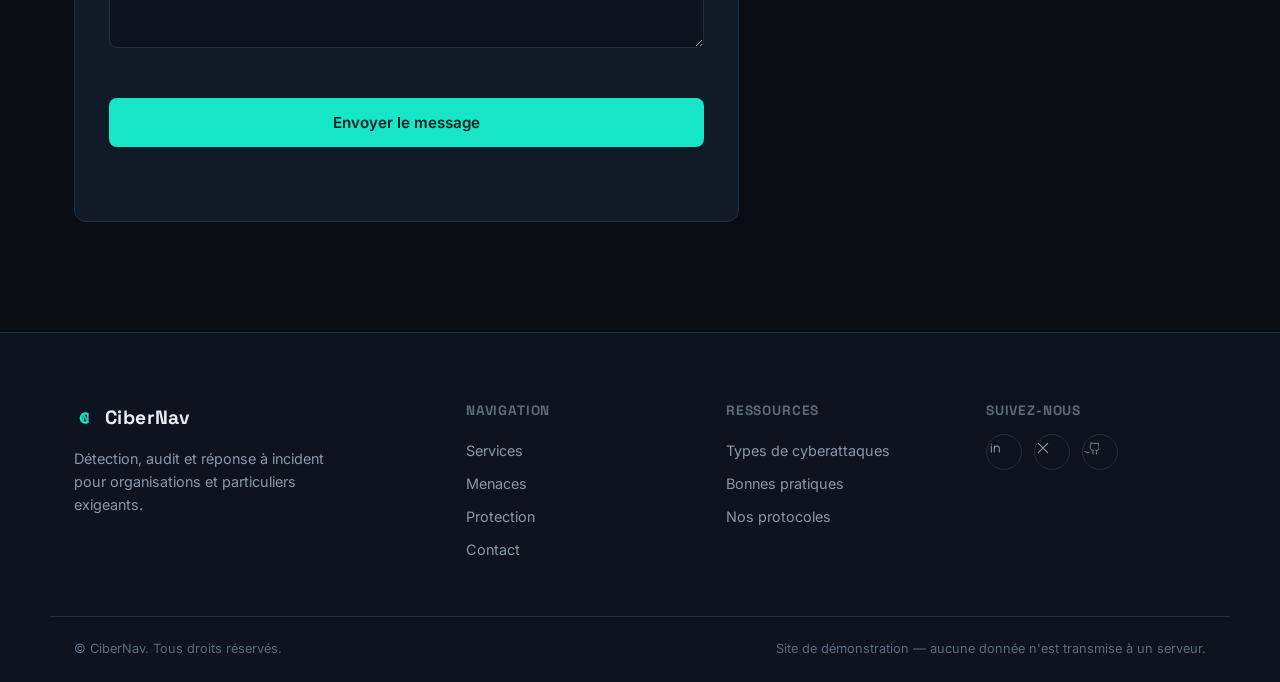
==== commit 97d23354: "Add files via upload" ====
--- a/index.html
+++ b/index.html
@@ -351,4 +351,140 @@
       <div class="container">
         <p class="eyebrow reveal"><span class="eyebrow__dot" aria-hidden="true"></span>Contact</p>
         <h2 class="section__title reveal">Parlons de votre sécurité</h2>
-        <p class="section__intro
+        <p class="section__intro reveal">Décrivez votre besoin : un membre de l'équipe CiberNav vous répond sous 24h ouvrées.</p>
+
+        <div class="contact__layout">
+          <form class="contact__form reveal" id="contactForm" onsubmit="event.preventDefault()" novalidate>
+            <div class="form__row">
+              <div class="form__group">
+                <label for="name">Nom complet</label>
+                <input type="text" id="name" name="name" placeholder="Jean Dupont" required>
+                <span class="form__error" data-error-for="name"></span>
+              </div>
+              <div class="form__group">
+                <label for="email">Adresse e-mail</label>
+                <input type="email" id="email" name="email" placeholder="jean.dupont@entreprise.com" required>
+                <span class="form__error" data-error-for="email"></span>
+              </div>
+            </div>
+
+            <div class="form__group">
+              <label for="subject">Sujet</label>
+              <select id="subject" name="subject" required>
+                <option value="">Choisissez un sujet</option>
+                <option value="audit">Demande d'audit de sécurité</option>
+                <option value="incident">Incident en cours</option>
+                <option value="pentest">Test d'intrusion</option>
+                <option value="formation">Formation des équipes</option>
+                <option value="autre">Autre demande</option>
+              </select>
+              <span class="form__error" data-error-for="subject"></span>
+            </div>
+
+            <div class="form__group">
+              <label for="message">Message</label>
+              <textarea id="message" name="message" rows="5" placeholder="Décrivez votre contexte et votre besoin…" required></textarea>
+              <span class="form__error" data-error-for="message"></span>
+            </div>
+
+            <button type="submit" class="btn btn--primary btn--full">Envoyer le message</button>
+
+            <p class="form__status" id="formStatus" role="status" aria-live="polite"></p>
+          </form>
+
+          <aside class="contact__info reveal">
+            <div class="info__card">
+              <h3>Urgence sécurité</h3>
+              <p>Une intrusion en cours ? Écrivez-nous directement sur WhatsApp.</p>
+              <a class="info__value info__link" href="https://wa.me/50943415419" target="_blank" rel="noopener">
+                <svg class="info__icon" viewBox="0 0 24 24" fill="currentColor" aria-hidden="true"><path d="M12.04 2C6.58 2 2.13 6.45 2.13 11.91c0 1.77.46 3.45 1.28 4.9L2 22l5.35-1.4a9.9 9.9 0 0 0 4.69 1.19h.01c5.46 0 9.9-4.45 9.9-9.9C21.96 6.45 17.5 2 12.04 2Zm0 18.1h-.01a8.2 8.2 0 0 1-4.19-1.15l-.3-.18-3.17.83.85-3.1-.2-.32a8.2 8.2 0 0 1-1.26-4.37c0-4.55 3.7-8.24 8.28-8.24 2.21 0 4.28.86 5.84 2.42a8.19 8.19 0 0 1 2.42 5.83c0 4.55-3.7 8.24-8.26 8.24Zm4.53-6.17c-.25-.12-1.47-.72-1.7-.8-.23-.09-.4-.12-.56.12-.17.25-.65.8-.8.96-.15.17-.29.19-.55.06-.25-.12-1.06-.39-2.02-1.24-.75-.66-1.25-1.48-1.4-1.73-.15-.25-.02-.38.11-.51.11-.11.25-.29.37-.43.12-.15.16-.25.25-.42.08-.17.04-.31-.02-.43-.06-.12-.56-1.34-.76-1.84-.2-.48-.4-.42-.56-.42-.14 0-.31-.01-.47-.01a.9.9 0 0 0-.65.3c-.23.25-.86.84-.86 2.04 0 1.2.88 2.36 1 2.52.12.17 1.74 2.65 4.22 3.71.59.25 1.05.4 1.41.52.59.19 1.13.16 1.56.1.48-.07 1.47-.6 1.67-1.18.21-.58.21-1.07.15-1.18-.06-.1-.23-.16-.48-.28Z"/></svg>
+                +509 43 41 54 19
+              </a>
+            </div>
+            <div class="info__card">
+              <h3>Écrivez-nous</h3>
+              <a class="info__value info__link" href="mailto:woodrayvivil@gmail.com">woodrayvivil@gmail.com</a>
+            </div>
+          </aside>
+        </div>
+      </div>
+    </section>
+  </main>
+
+  <!-- ==================== FOOTER ==================== -->
+  <footer class="footer">
+    <div class="container footer__grid">
+      <div class="footer__brand">
+        <a href="#accueil" class="navbar__brand">
+          <span class="navbar__brand-icon" aria-hidden="true">
+            <svg width="22" height="22" viewBox="0 0 24 24" fill="none"><path d="M14.5 7.5A5 5 0 1 0 14.5 16.5" stroke="currentColor" stroke-width="2.5" stroke-linecap="round"/><path d="M10 16.5V7.5L15 16.5V7.5" stroke="currentColor" stroke-width="2" stroke-linecap="round" stroke-linejoin="round" opacity="0.85"/></svg>
+          </span>
+          CiberNav
+        </a>
+        <p class="footer__tagline">Détection, audit et réponse à incident pour organisations et particuliers exigeants.</p>
+      </div>
+
+      <div class="footer__col">
+        <h4>Navigation</h4>
+        <a href="#services">Services</a>
+        <a href="#menaces">Menaces</a>
+        <a href="#protection">Protection</a>
+        <a href="#contact">Contact</a>
+      </div>
+
+      <div class="footer__col">
+        <h4>Ressources</h4>
+        <a href="#menaces">Types de cyberattaques</a>
+        <a href="#protection">Bonnes pratiques</a>
+        <a href="#services">Nos protocoles</a>
+      </div>
+
+      <div class="footer__col">
+        <h4>Suivez-nous</h4>
+        <div class="footer__socials">
+          <a href="#" aria-label="LinkedIn" class="social-icon">
+            <svg viewBox="0 0 24 24" fill="none"><path d="M6.5 9v9M6.5 6.2v.1M11 9v9M11 13c0-2.2 1.6-4 4-4s3.5 1.5 3.5 4v5" stroke="currentColor" stroke-width="1.6" stroke-linecap="round"/></svg>
+          </a>
+          <a href="#" aria-label="X (Twitter)" class="social-icon">
+            <svg viewBox="0 0 24 24" fill="none"><path d="m5 5 14 14M19 5 5 19" stroke="currentColor" stroke-width="1.6" stroke-linecap="round"/></svg>
+          </a>
+          <a href="#" aria-label="GitHub" class="social-icon">
+            <svg viewBox="0 0 24 24" fill="none"><path d="M9 19c-4 1.2-4-2-6-2m12 4v-3.4c0-1 .3-1.6.7-2-2.4-.3-5-1.2-5-5.4 0-1.2.4-2.2 1.1-3-.1-.3-.5-1.5.1-3 0 0 1-.3 3.2 1.1a11 11 0 0 1 5.8 0C22.1 4.3 23 4.6 23 4.6c.6 1.5.2 2.7.1 3 .7.8 1.1 1.8 1.1 3 0 4.2-2.6 5.1-5 5.4.4.4.8 1.1.8 2.2V21" stroke="currentColor" stroke-width="1.3" stroke-linecap="round" stroke-linejoin="round"/></svg>
+          </a>
+        </div>
+      </div>
+    </div>
+
+    <div class="footer__bottom container">
+      <p>© <span id="year"></span> CiberNav. Tous droits réservés.</p>
+      <p>Site de démonstration — aucune donnée n'est transmise à un serveur.</p>
+    </div>
+  </footer>
+
+  <button class="scroll-top" id="scrollTop" aria-label="Retour en haut de page">↑</button>
+
+  <!-- ==================== ASSISTANT CIBERNAV ==================== -->
+  <div class="chatbot" id="chatbot">
+    <div class="chatbot__window" id="chatbotWindow" role="dialog" aria-label="Assistant CiberNav" aria-hidden="true">
+      <div class="chatbot__header">
+        <div>
+          <p class="chatbot__title">Assistant CiberNav</p>
+          <p class="chatbot__status"><span class="eyebrow__dot" aria-hidden="true"></span>En ligne</p>
+        </div>
+        <button class="chatbot__close" id="chatbotClose" onclick="document.getElementById('chatbotWindow').classList.remove('is-open')" aria-label="Fermer l'assistant">✕</button>
+      </div>
+      <div class="chatbot__messages" id="chatbotMessages"></div>
+      <form class="chatbot__form" id="chatbotForm">
+        <input type="text" id="chatbotInput" placeholder="Posez votre question…" autocomplete="off" aria-label="Votre question">
+        <button type="submit" aria-label="Envoyer">➤</button>
+      </form>
+    </div>
+    <button class="chatbot__toggle" id="chatbotToggle" onclick="document.getElementById('chatbotWindow').classList.toggle('is-open')" aria-label="Ouvrir l'assistant CiberNav">
+      <svg viewBox="0 0 24 24" fill="none" width="26" height="26"><path d="M4 4h16v12H7l-3 3V4Z" stroke="currentColor" stroke-width="1.6" stroke-linejoin="round"/></svg>
+    </button>
+  </div>
+
+  <script src="script.js?v=9"></script>
+  <script src="https://accounts.google.com/gsi/client" async defer onload="initGoogleSignIn()"></script>
+</body>
+</html>
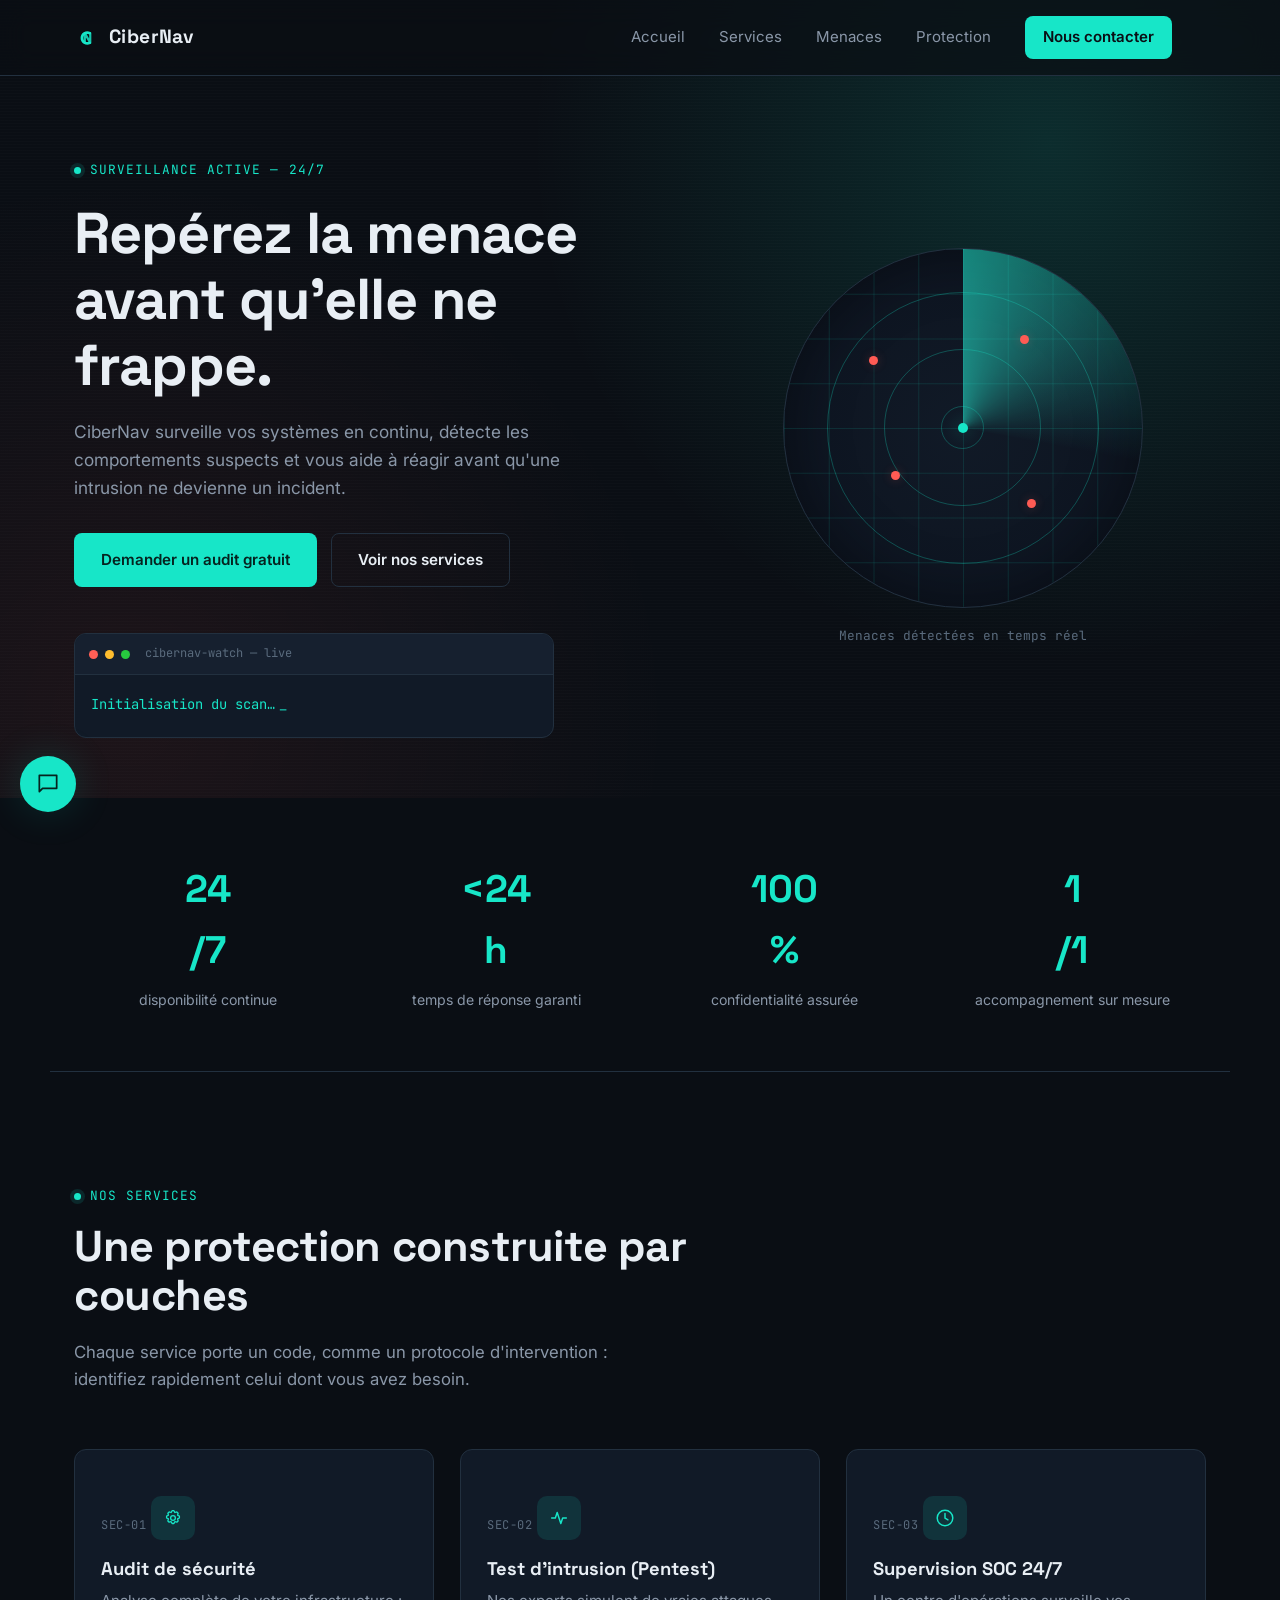
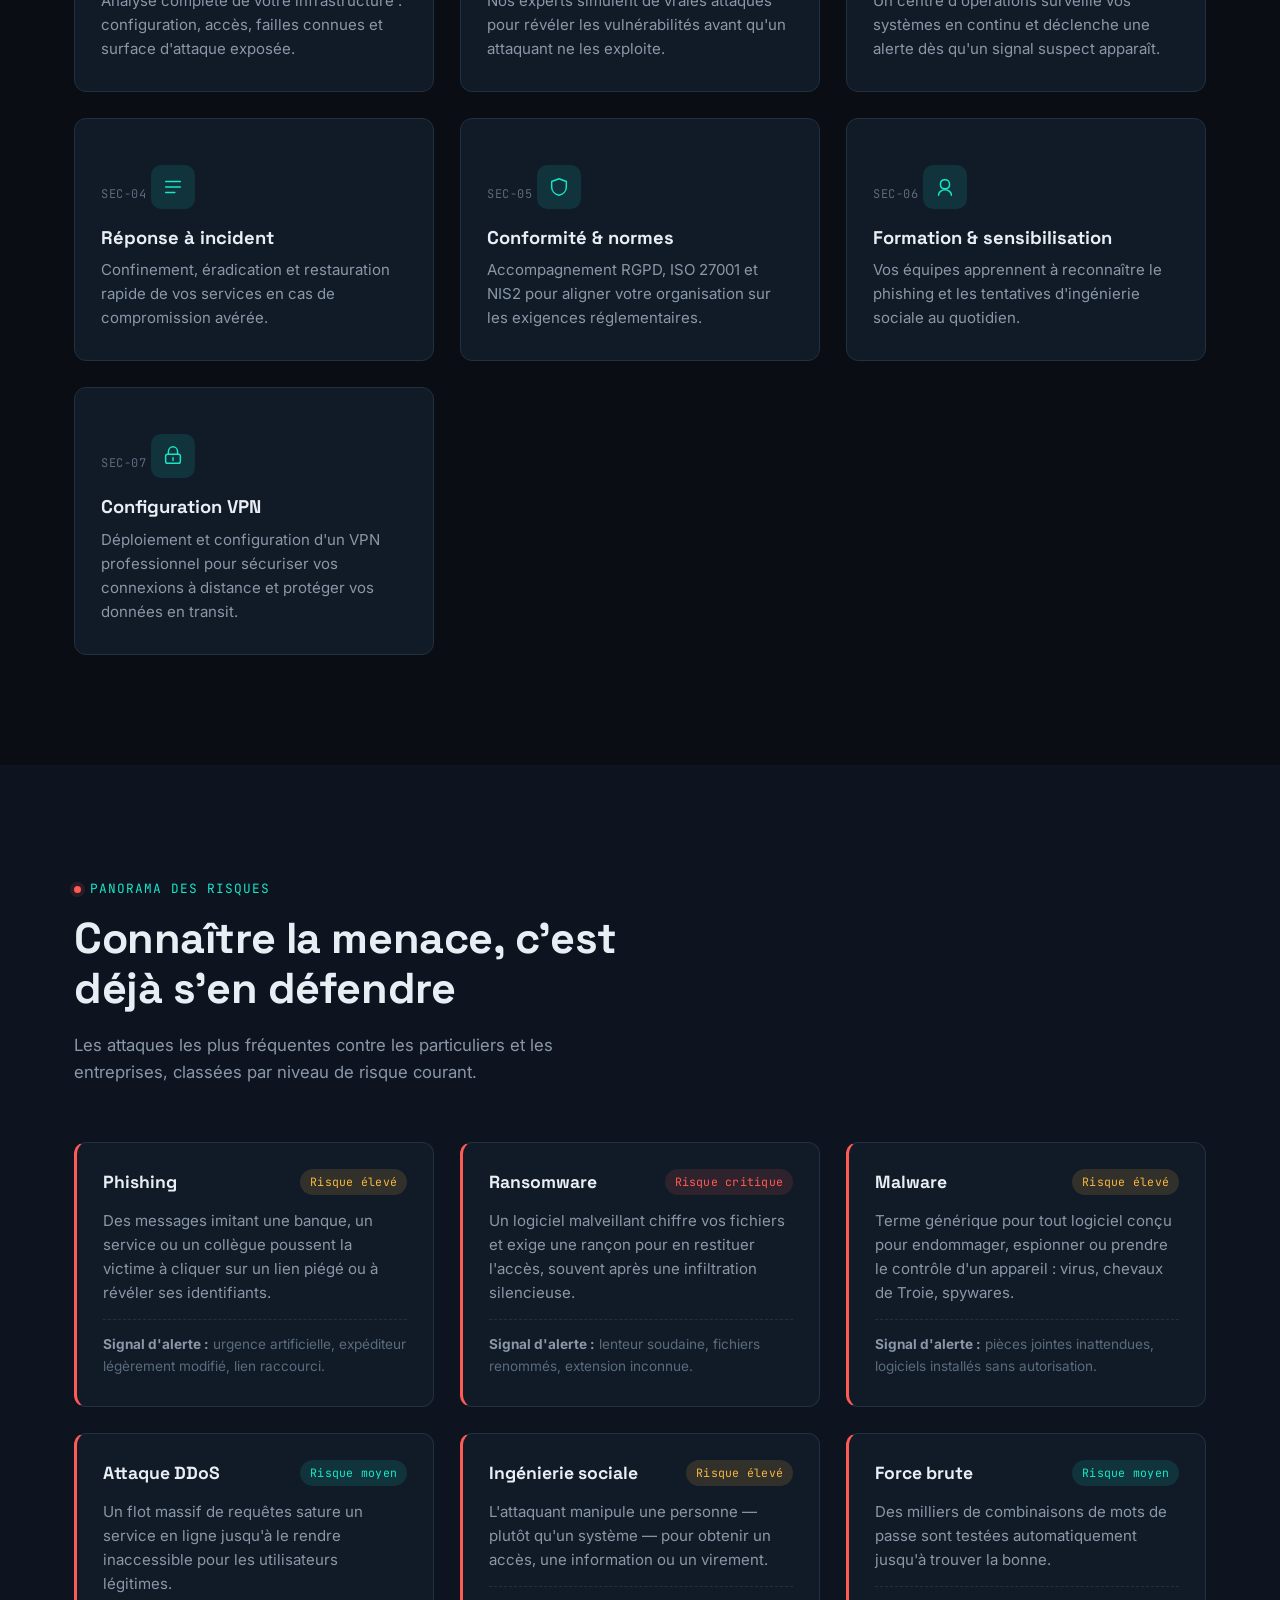
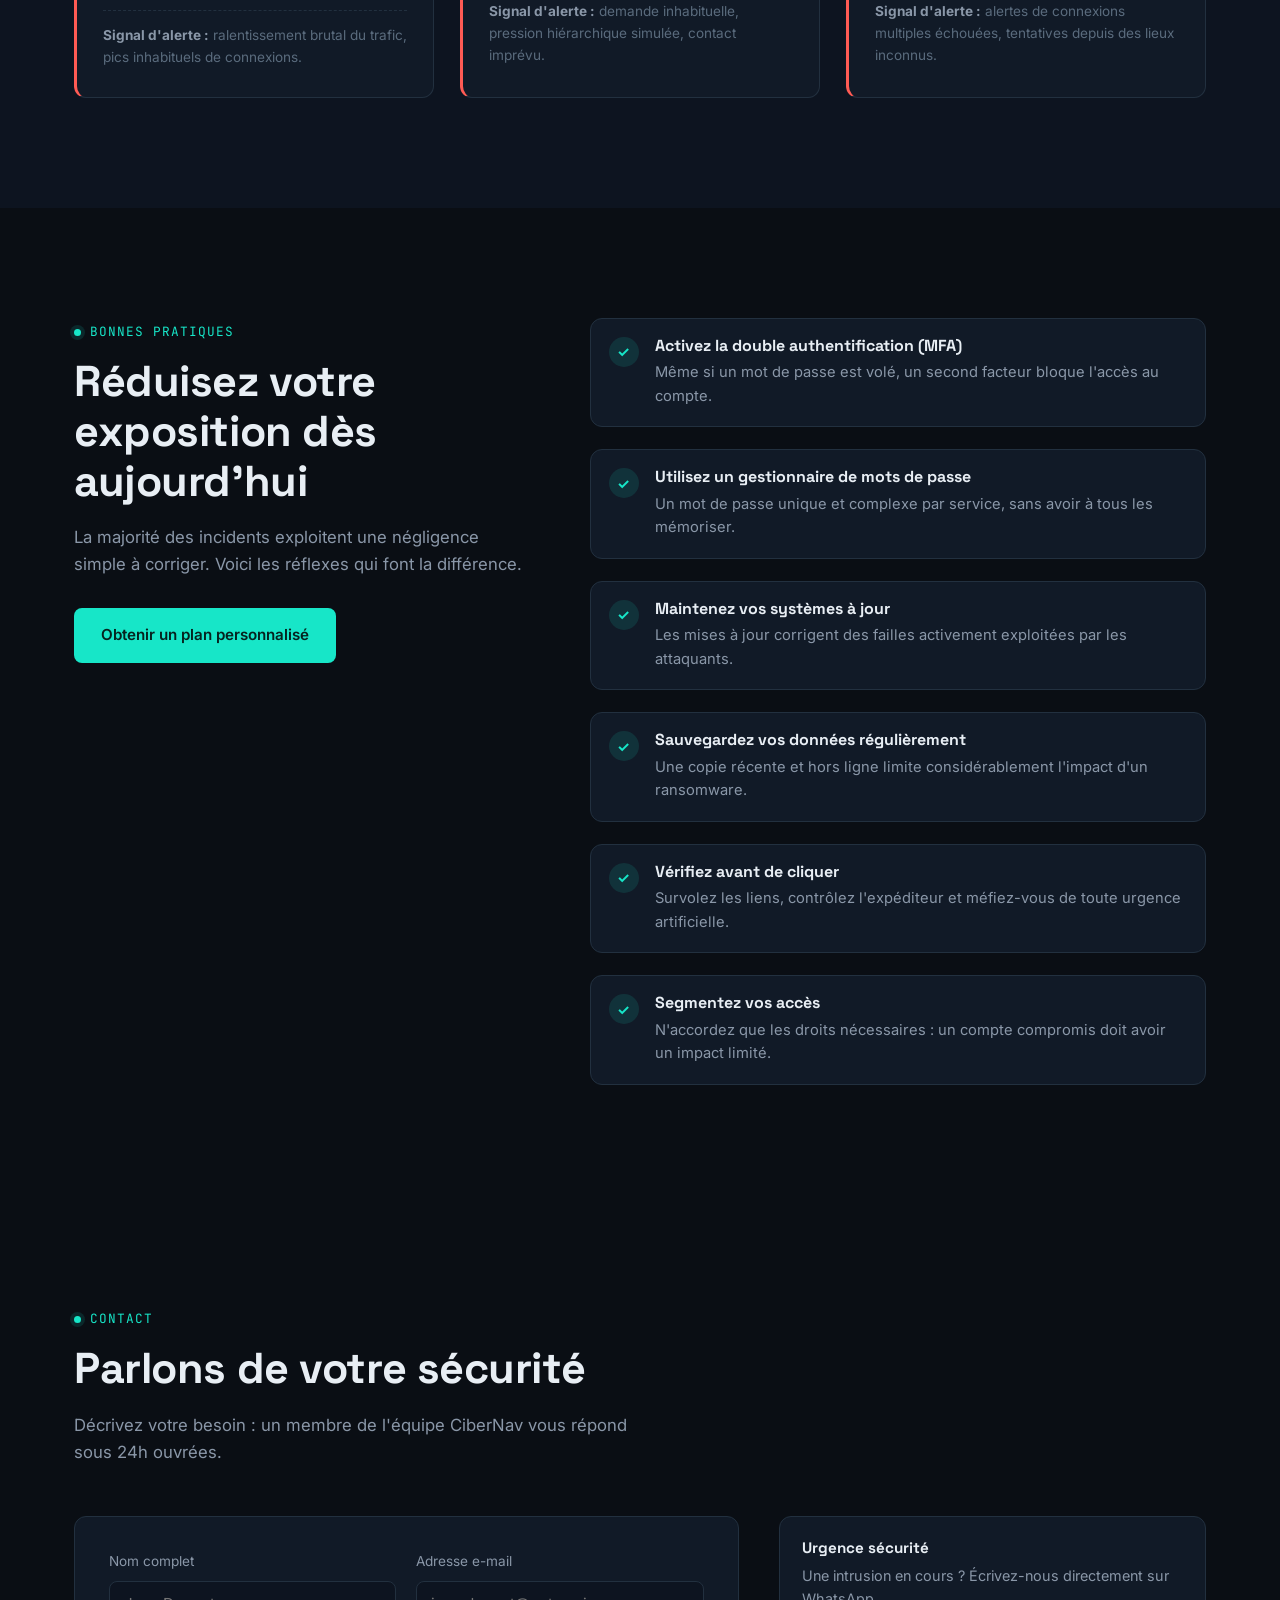
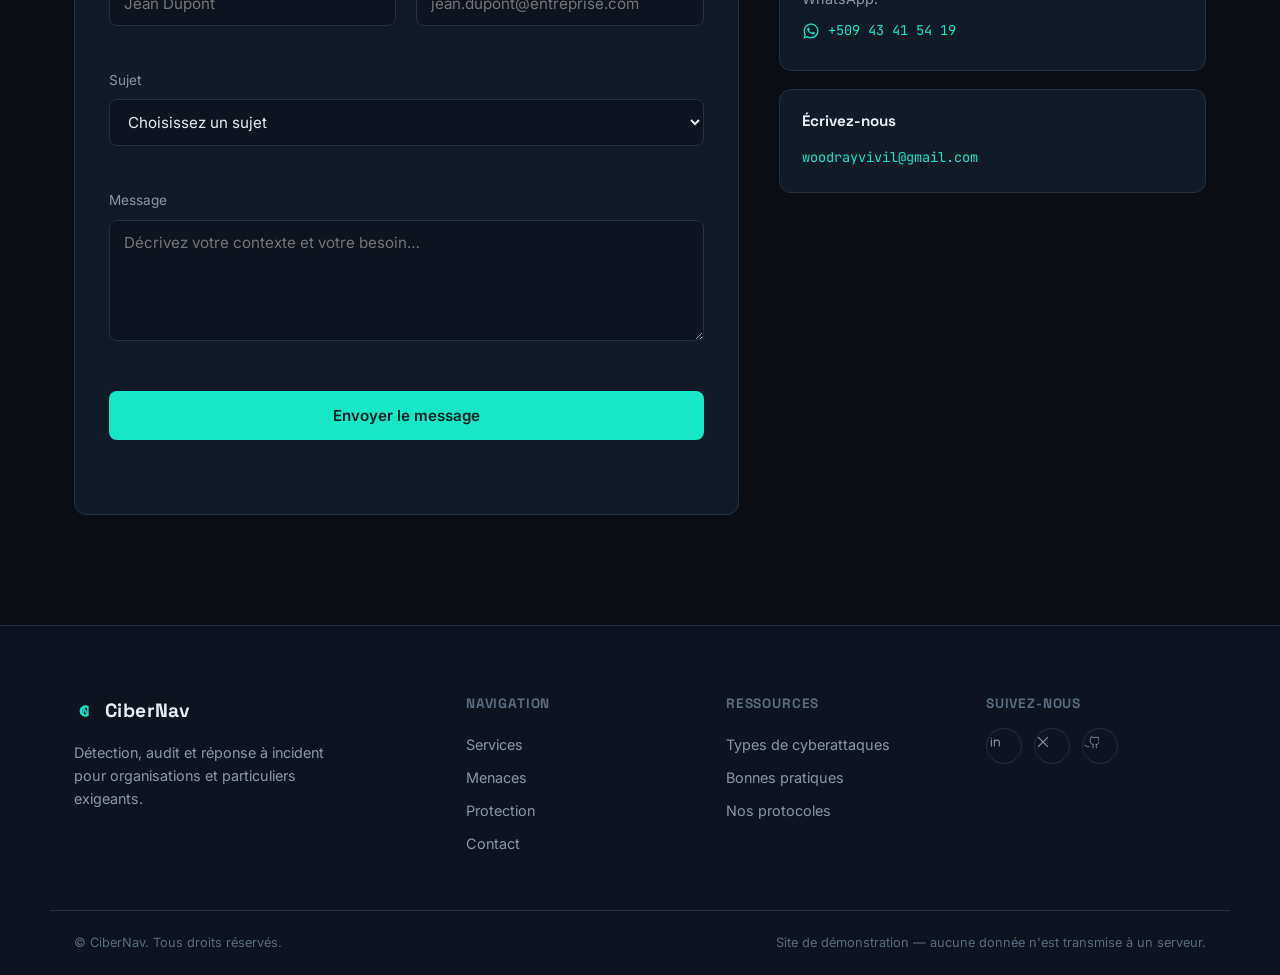
==== commit ef2df3ed: "Add files via upload" ====
--- a/index.html
+++ b/index.html
@@ -45,7 +45,7 @@
   <link rel="preconnect" href="https://fonts.gstatic.com" crossorigin>
   <link href="https://fonts.googleapis.com/css2?family=Space+Grotesk:wght@400;500;600;700&family=Inter:wght@400;500;600;700&family=JetBrains+Mono:wght@400;500;600&display=swap" rel="stylesheet">
 
-  <link rel="stylesheet" href="style.css?v=9">
+  <link rel="stylesheet" href="style.css?v=10">
 
   <!-- Favicon simple en SVG inline (aucun fichier externe requis) -->
   <link rel="icon" href="data:image/svg+xml,%3Csvg xmlns='http://www.w3.org/2000/svg' viewBox='0 0 24 24'%3E%3Crect width='24' height='24' rx='5' fill='%230a0e14'/%3E%3Cpath d='M14.5 7.5A5 5 0 1 0 14.5 16.5' stroke='%2317e6c8' stroke-width='2.5' stroke-linecap='round' fill='none'/%3E%3Cpath d='M10 16.5V7.5L15 16.5V7.5' stroke='%23e8eef4' stroke-width='2' stroke-linecap='round' stroke-linejoin='round' fill='none'/%3E%3C/svg%3E">
@@ -214,6 +214,15 @@
             <p class="card__text">Vos équipes apprennent à reconnaître le phishing et les tentatives d'ingénierie sociale au quotidien.</p>
           </article>
 
+          <article class="card reveal">
+            <span class="card__code">SEC-07</span>
+            <span class="card__icon" aria-hidden="true">
+              <svg viewBox="0 0 24 24" fill="none"><rect x="4" y="10" width="16" height="10" rx="2" stroke="currentColor" stroke-width="1.6"/><path d="M7 10V7a5 5 0 0 1 10 0v3" stroke="currentColor" stroke-width="1.6"/><path d="M12 14v3" stroke="currentColor" stroke-width="1.6" stroke-linecap="round"/></svg>
+            </span>
+            <h3 class="card__title">Configuration VPN</h3>
+            <p class="card__text">Déploiement et configuration d'un VPN professionnel pour sécuriser vos connexions à distance et protéger vos données en transit.</p>
+          </article>
+
         </div>
       </div>
     </section>
@@ -484,7 +493,7 @@
     </button>
   </div>
 
-  <script src="script.js?v=9"></script>
+  <script src="script.js?v=10"></script>
   <script src="https://accounts.google.com/gsi/client" async defer onload="initGoogleSignIn()"></script>
 </body>
 </html>
